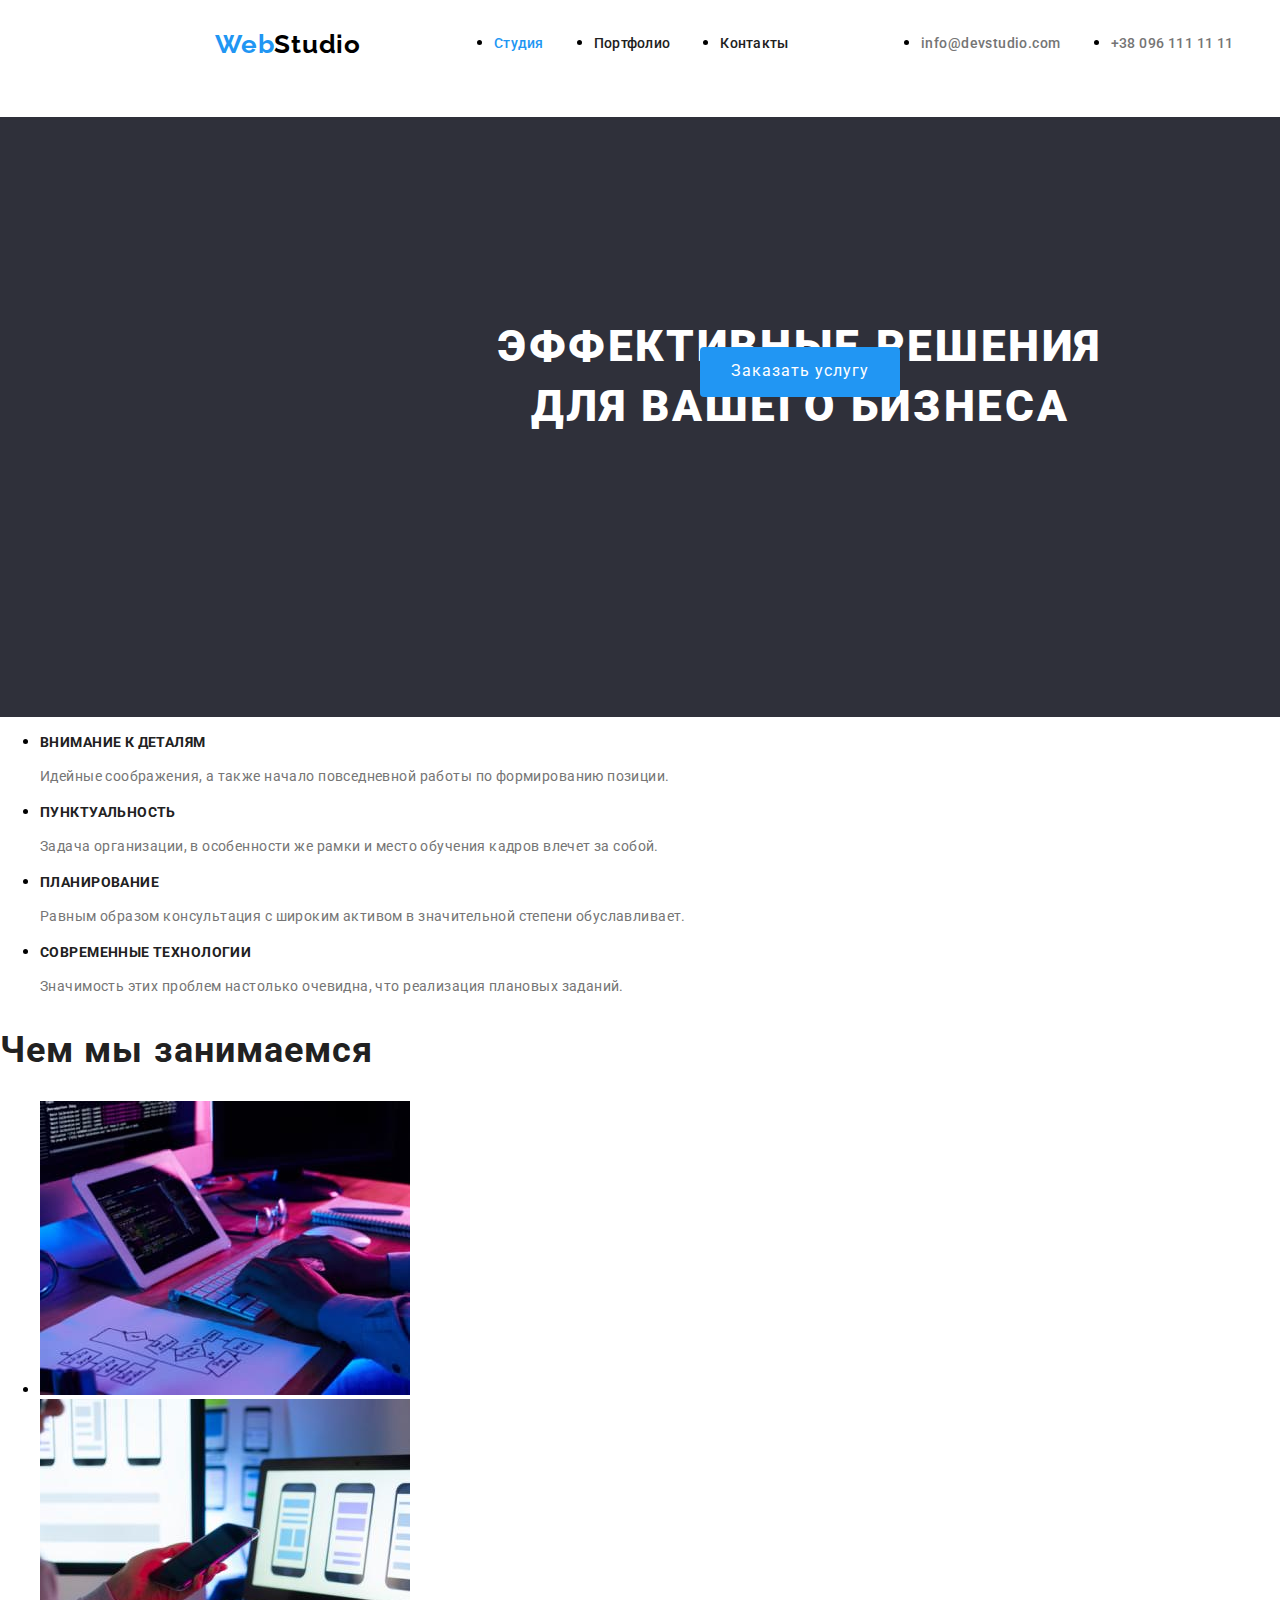
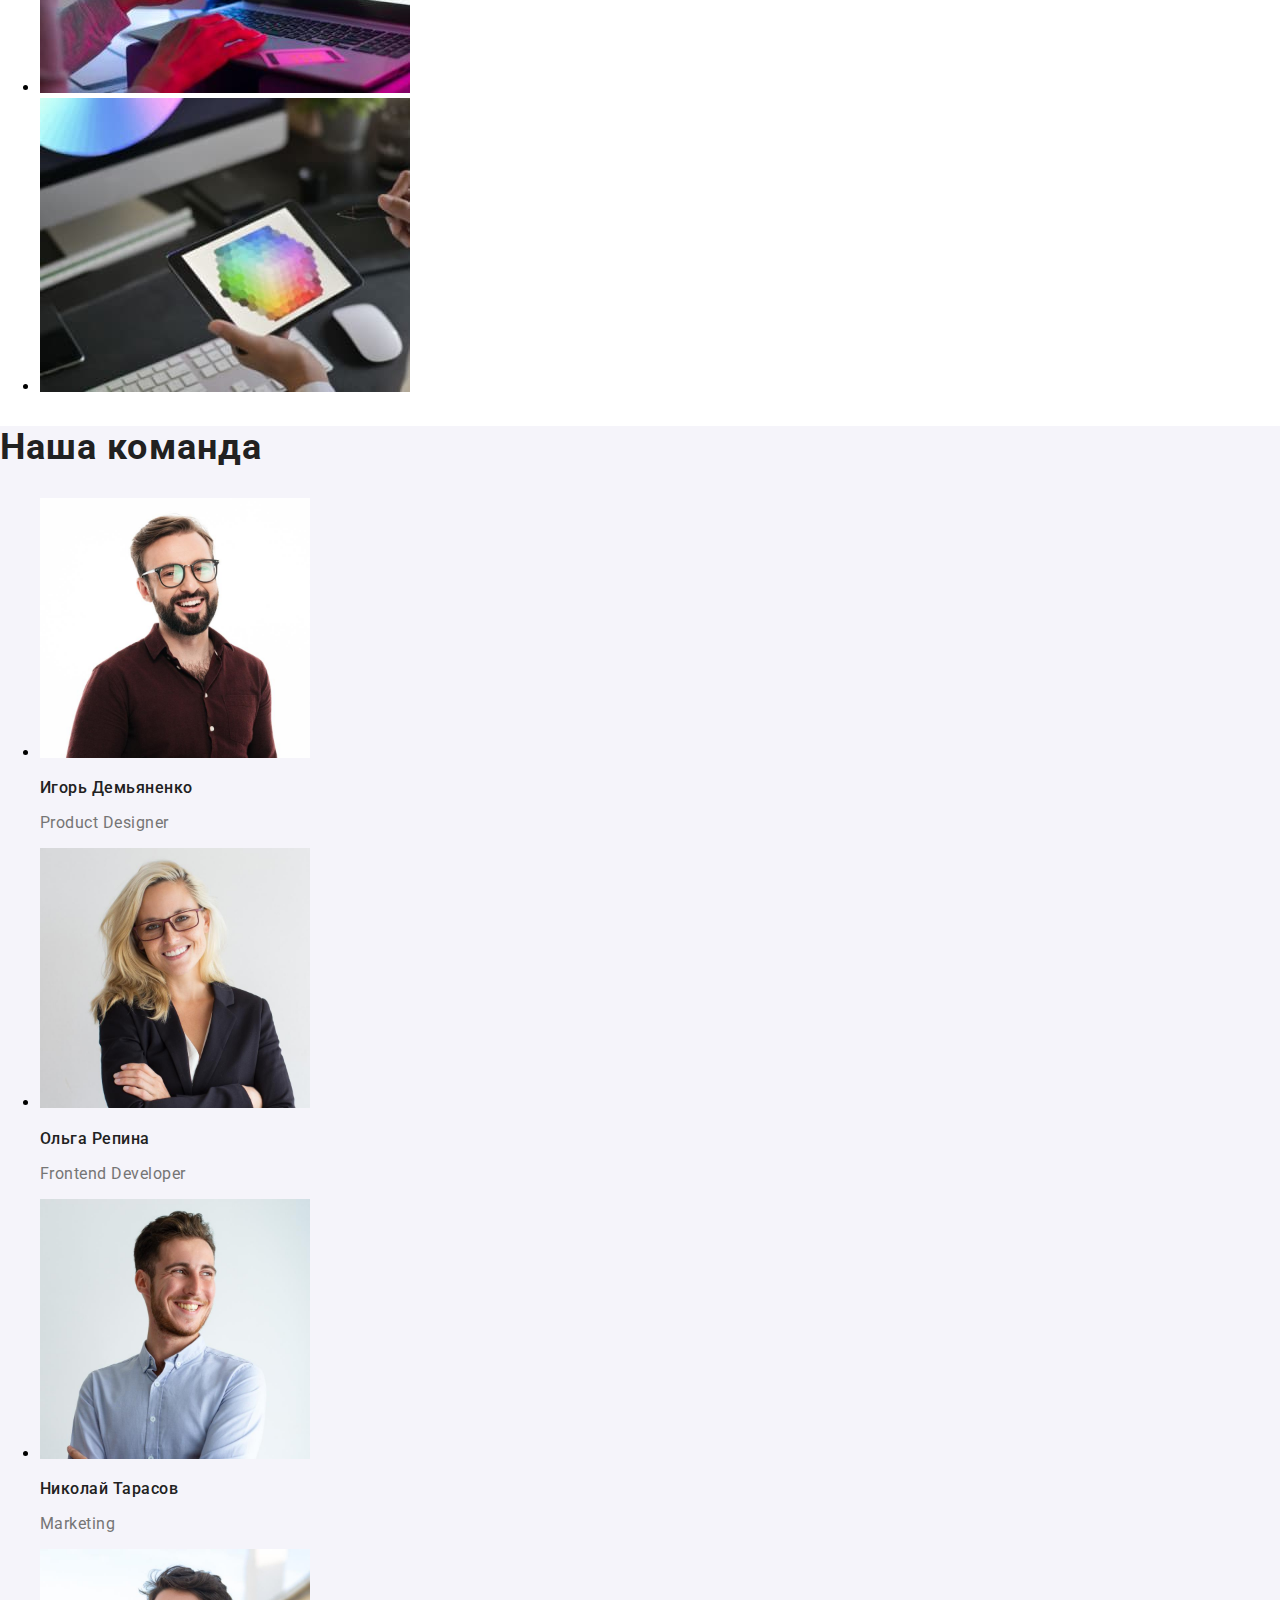
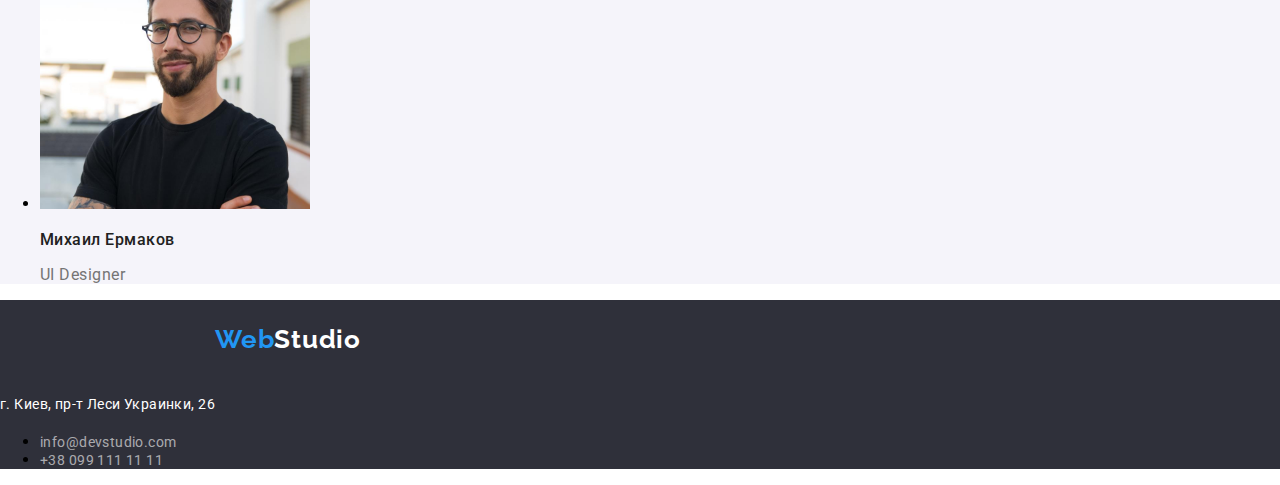
==== index.html @ 3daa8f19 "up" ====
<!DOCTYPE html>
<html lang="ru">
  <head>
    <meta charset="UTF-8" />
    <meta http-equiv="X-UA-Compatible" content="IE=edge" />
    <meta name="viewport" content="width=device-width, initial-scale=1.0" />
    <link rel="preconnect" href="https://fonts.googleapis.com" />
    <link rel="preconnect" href="https://fonts.gstatic.com" crossorigin />
    <link
      href="https://fonts.googleapis.com/css2?family=Raleway:wght@400;500&family=Roboto:wght@400;500;700;900&display=swap"
      rel="stylesheet"
    />
    <link
      rel="stylesheet"
      href="https://cdnjs.cloudflare.com/ajax/libs/modern-normalize/1.0.0/modern-normalize.min.css"
    />
    <link rel="stylesheet" href="./css/styles.css" />
    <title>WebStudio</title>
  </head>

  <body>
    <!--Шапка сайта-->
    <header class="header">
      <nav class="container main-nav">
        <a class="logo" href="./index.html">
          Web<span class="logo_part2">Studio</span></a
        >
        <ul class="site-nav menu">
          <li class="item">
            <a class="navigation current" href="./index.html">Студия</a>
          </li>
          <li class="item">
            <a class="navigation" href="./portfolio.html">Портфолио</a>
          </li>
          <li class="item">
            <a class="navigation" href="#">Контакты</a>
          </li>
        </ul>
        <ul class="site-nav auth">
          <li class="item">
            <a class="adress" href="mailto:info@devstudio.com"
              >info@devstudio.com</a
            >
          </li>
          <li class="item">
            <a class="adress" href="tel:+380961111111">+38 096 111 11 11</a>
          </li>
        </ul>
      </nav>
    </header>

    <main>
      <!--hero-->
      <section class="hero">
        <h1 class="banner">Эффективные решения для вашего бизнеса</h1>
        <button class="order button" type="button">Заказать услугу</button>
      </section>

      <!--Section_1-->
      <section>
        <!-- <h2>Особенности</h2> -->
        <ul>
          <li>
            <h3 class="skills">Внимание к деталям</h3>
            <p class="skills-info">
              Идейные соображения, а также начало повседневной работы по
              формированию позиции.
            </p>
          </li>
          <li>
            <h3 class="skills">Пунктуальность</h3>
            <p class="skills-info">
              Задача организации, в особенности же рамки и место обучения кадров
              влечет за собой.
            </p>
          </li>
          <li>
            <h3 class="skills">Планирование</h3>
            <p class="skills-info">
              Равным образом консультация с широким активом в значительной
              степени обуславливает.
            </p>
          </li>
          <li>
            <h3 class="skills">Современные технологии</h3>
            <p class="skills-info">
              Значимость этих проблем настолько очевидна, что реализация
              плановых заданий.
            </p>
          </li>
        </ul>
      </section>

      <!--Section_work-->
      <section>
        <h2 class="type-h2">Чем мы занимаемся</h2>
        <ul>
          <li>
            <img src="./images/work_1.jpg" width="370" alt="занятие 1" />
          </li>
          <li>
            <img src="./images/work_2.jpg" width="370" alt="занятие 2" />
          </li>
          <li>
            <img src="./images/work_3.jpg" width="370" alt="занятие 3" />
          </li>
        </ul>
      </section>

      <!--Section_team-->
      <section class="team">
        <h2 class="type-h2">Наша команда</h2>
        <ul>
          <li>
            <img src="./images/team_1.jpg" width="270" alt="Игорь" />
            <h3 class="team-memb-name">Игорь Демьяненко</h3>
            <p lang="en" class="team-position">Product Designer</p>
          </li>
          <li>
            <img src="./images/team_2.jpg" width="270" alt="Ольга" />
            <h3 class="team-memb-name">Ольга Репина</h3>
            <p lang="en" class="team-position">Frontend Developer</p>
          </li>
          <li>
            <img src="./images/team_3.jpg" width="270" alt="Николай" />
            <h3 class="team-memb-name">Николай Тарасов</h3>
            <p lang="en" class="team-position">Marketing</p>
          </li>
          <li>
            <img src="./images/team_4.jpg" width="270" alt="Михаил" />
            <h3 class="team-memb-name">Михаил Ермаков</h3>
            <p lang="en" class="team-position">UI Designer</p>
          </li>
        </ul>
      </section>
    </main>
    <footer class="footer">
      <a class="logo" href="./index.html">
        Web<span class="logo_part2_1">Studio</span></a
      >
      <div>
        <p class="adress2">г. Киев, пр-т Леси Украинки, 26</p>
        <ul>
          <li>
            <a class="adress3" href="mailto:info@example.com"
              >info@devstudio.com</a
            >
          </li>
          <li>
            <a class="adress3" href="tel:+380991111111">+38 099 111 11 11</a>
          </li>
        </ul>
      </div>
    </footer>
  </body>
</html>
---- css/styles.css ----
:root {
  --fist-text-color: #2196f3;
  --second-text-color: #212121;
  --third-text-color: #ffffff;
  --general-text-color: #757575;
  --footer-nav-text-color: rgba(255, 255, 255, 0.6);
  --fifth-color: #000000;
  --first-background-color: #2f303a;
  --team-background-color: #f5f4fa;
}

body {
  font-family: 'Roboto', sans-serif;
  background-color: var(--third-text-color);
}
h1 h2 h3 h4 h5 h6 p ul {
  list-style: none;
}
button {
  cursor: pointer;
  border: none;
  border-radius: 4px;
}
a {
  text-decoration: none;
}
link {
  text-decoration: none;
}

/*Шапка*/

.main-nav {
  display: flex;
  align-items: center;
}

/*logo*/

.logo {
  display: flex;

  padding-top: 24px;
  padding-bottom: 24px;
  margin-left: 215px;

  color: var(--fist-text-color);
  font-family: Raleway;
  font-weight: 700;
  font-size: 26px;
  line-height: 1.19;
  letter-spacing: 0.03em;
}

.logo_part2 {
  color: var(--fifth-color);
}
.logo_part2_1 {
  color: var(--third-text-color);
}

/*nav*/

.site-nav {
  display: flex;
  margin: auto;
}

.menu {
  margin-left: 93px;
}
.site-nav .item + .item {
  margin-left: 50px;
}

.navigation {
  display: flex;
  padding-top: 32px;
  padding-bottom: 32px;

  color: var(--second-text-color);
  font-weight: 500;
  font-size: 14px;
  line-height: 1.14;
  letter-spacing: 0.02em;
}

.site-nav .current {
  color: var(--fist-text-color);
}

.navigation:hover,
.navigation:focus {
  color: var(--fist-text-color);
}

.adress {
  display: flex;
  padding-top: 32px;
  padding-bottom: 32px;

  color: var(--general-text-color);
  font-weight: 500;
  font-size: 14px;
  line-height: 1.71;
  letter-spacing: 0.03em;
}
.adress:hover,
.adress:focus {
  color: var(--fist-text-color);
}

/*hero*/

.hero {
  display: block;
  box-sizing: border-box;
  height: 600px;
  width: auto;
  background-color: var(--first-background-color);
}

.banner {
  padding-top: 200px;
  margin-left: 452px;
  width: 696px;
  height: 120px;

  text-align: center;
  text-transform: uppercase;
  color: var(--third-text-color);
  font-weight: 900;
  font-size: 44px;
  line-height: 1.36;
  letter-spacing: 0.06em;
}

.order {
  width: 200px;
  height: 50px;

  margin-left: 700px;
  align-items: center;

  background-color: var(--fist-text-color);
  color: var(--third-text-color);
  font-weight: 400;
  font-size: 16px;
  line-height: 1.8;
  letter-spacing: 0.06em;
  font-family: inherit;
}

/*section1*/

.skills {
  text-transform: uppercase;

  color: var(--second-text-color);
  font-weight: 700;
  font-size: 14px;
  line-height: 1.14;
  letter-spacing: 0.03em;
}
.skills-info {
  color: var(--general-text-color);

  font-weight: 400;
  font-size: 14px;
  line-height: 1.71;
  letter-spacing: 0.03em;
}

/*section_work*/

.type-h2 {
  color: var(--second-text-color);

  font-weight: bold;
  font-size: 36px;
  line-height: 1.17;
  letter-spacing: 0.03em;
}

/*section_team*/

.team {
  background-color: var(--team-background-color);
}

.team-memb-name {
  color: var(--second-text-color);

  font-weight: 500;
  font-size: 16px;
  line-height: 1.19;
  letter-spacing: 0.03em;
}
.team-position {
  color: var(--general-text-color);

  font-weight: 400;
  font-size: 16px;
  line-height: 1.19;
  letter-spacing: 0.03em;
}

/*footer*/

.footer {
  background-color: var(--first-background-color);
}

/* portfolio */
.active-button {
  background-color: var(--fist-text-color);
  color: var(--third-text-color);
  font-weight: 500;
  font-size: 16px;
  line-height: 1.63;
  letter-spacing: 0.03em;
}

.order2 {
  color: var(--second-text-color);
  font-weight: 500;
  font-size: 16px;
  line-height: 1.63;
  letter-spacing: 0.03em;
}

.order2:hover {
  color: var(--third-text-color);
  background-color: var(--fist-text-color);
}

.project-title {
  color: var(--second-text-color);
  font-weight: 700;
  font-size: 18px;
  line-height: 2;
  letter-spacing: 0.06em;
}

.project-text {
  color: var(--general-text-color);
  font-weight: 400;
  font-size: 16px;
  line-height: 1.87;
  letter-spacing: 0.03em;
}

.adress2 {
  color: var(--third-text-color);

  font-weight: 400;
  font-size: 14px;
  line-height: 1.71;
  letter-spacing: 0.03em;
}
.adress3 {
  color: var(--footer-nav-text-color);

  font-weight: 400;
  font-size: 14px;
  line-height: 1.71px;
  letter-spacing: 0.03em;
}
.adress3:hover,
.adress3:focus {
  color: var(--fist-text-color);
}
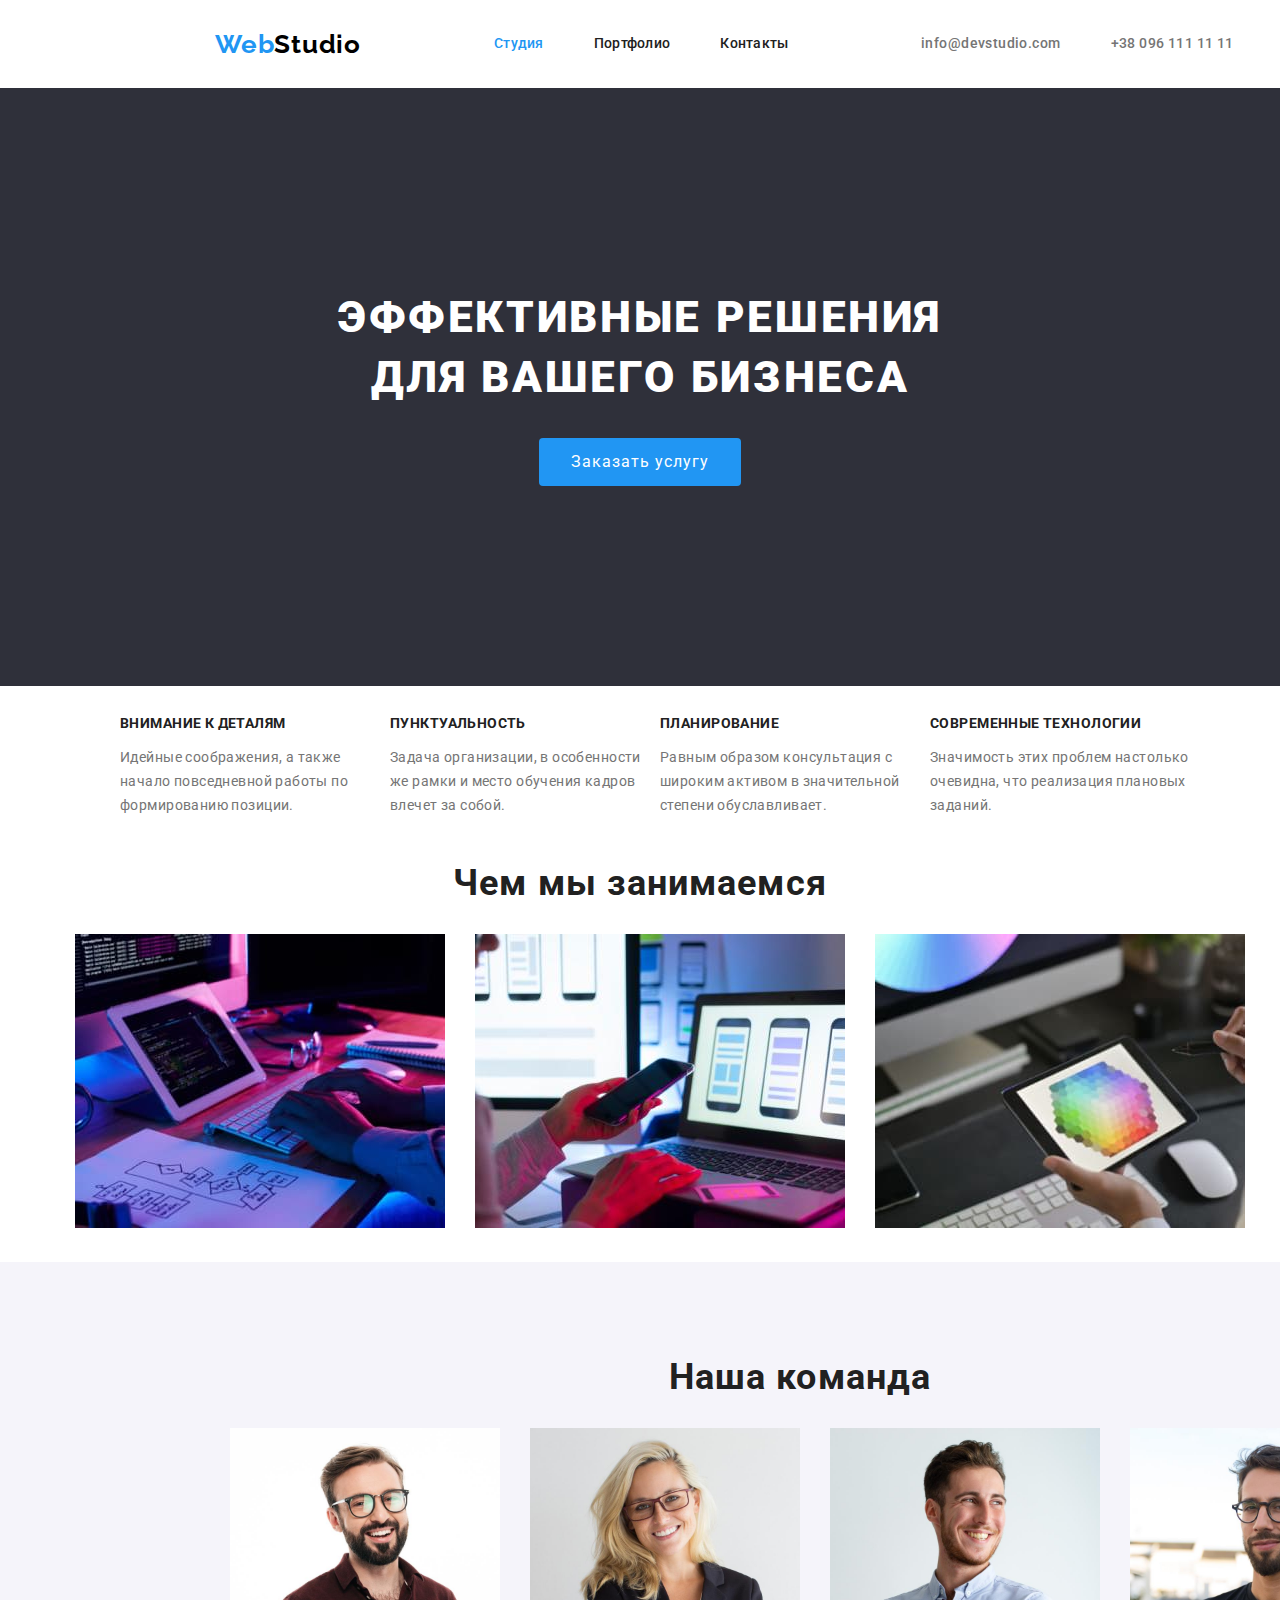
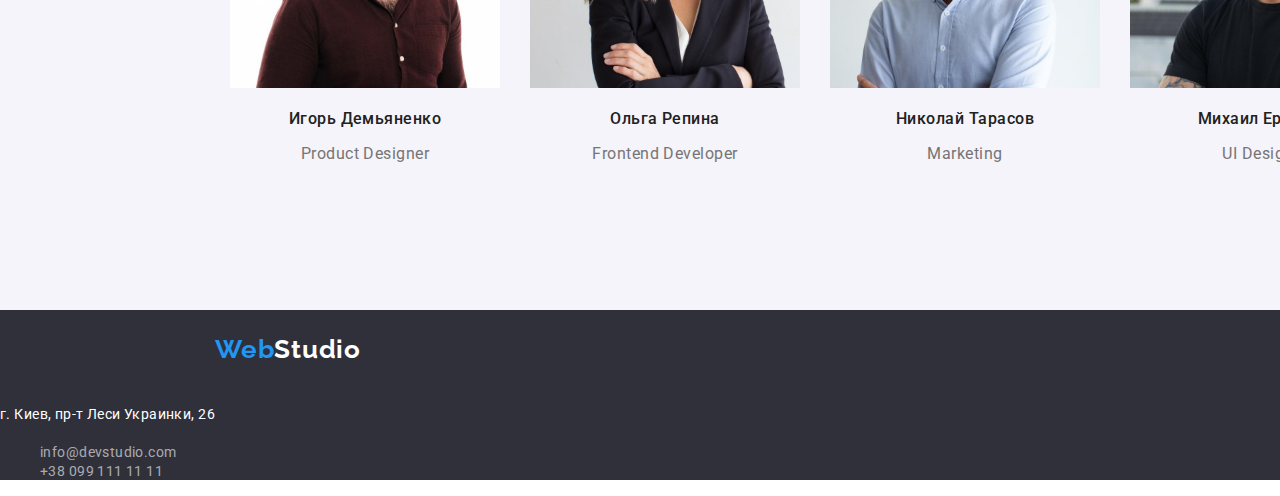
==== commit d7508683: "оновлено" ====
--- a/index.html
+++ b/index.html
@@ -50,38 +50,37 @@
     </header>
 
     <main>
-      <!--hero-->
+      <!--Герой-->
       <section class="hero">
         <h1 class="banner">Эффективные решения для вашего бизнеса</h1>
         <button class="order button" type="button">Заказать услугу</button>
       </section>
 
-      <!--Section_1-->
-      <section>
-        <!-- <h2>Особенности</h2> -->
-        <ul>
-          <li>
+      <!--Особености-->
+      <section class="section">
+        <ul class="feature">
+          <li class="feature-item">
             <h3 class="skills">Внимание к деталям</h3>
             <p class="skills-info">
               Идейные соображения, а также начало повседневной работы по
               формированию позиции.
             </p>
           </li>
-          <li>
+          <li class="feature-item">
             <h3 class="skills">Пунктуальность</h3>
             <p class="skills-info">
               Задача организации, в особенности же рамки и место обучения кадров
               влечет за собой.
             </p>
           </li>
-          <li>
+          <li class="feature-item">
             <h3 class="skills">Планирование</h3>
             <p class="skills-info">
               Равным образом консультация с широким активом в значительной
               степени обуславливает.
             </p>
           </li>
-          <li>
+          <li class="feature-item">
             <h3 class="skills">Современные технологии</h3>
             <p class="skills-info">
               Значимость этих проблем настолько очевидна, что реализация
@@ -92,41 +91,41 @@
       </section>
 
       <!--Section_work-->
-      <section>
-        <h2 class="type-h2">Чем мы занимаемся</h2>
-        <ul>
-          <li>
+      <section class="work">
+        <h2 class="work-header">Чем мы занимаемся</h2>
+        <ul class="work-container">
+          <li class="work-item">
             <img src="./images/work_1.jpg" width="370" alt="занятие 1" />
           </li>
-          <li>
+          <li class="work-item">
             <img src="./images/work_2.jpg" width="370" alt="занятие 2" />
           </li>
-          <li>
+          <li class="work-item">
             <img src="./images/work_3.jpg" width="370" alt="занятие 3" />
           </li>
         </ul>
       </section>
 
-      <!--Section_team-->
-      <section class="team">
+      <!--Наша команда-->
+      <section class="team team-container">
         <h2 class="type-h2">Наша команда</h2>
-        <ul>
-          <li>
+        <ul class="team-list">
+          <li class="team-item">
             <img src="./images/team_1.jpg" width="270" alt="Игорь" />
             <h3 class="team-memb-name">Игорь Демьяненко</h3>
             <p lang="en" class="team-position">Product Designer</p>
           </li>
-          <li>
+          <li class="team-item">
             <img src="./images/team_2.jpg" width="270" alt="Ольга" />
             <h3 class="team-memb-name">Ольга Репина</h3>
             <p lang="en" class="team-position">Frontend Developer</p>
           </li>
-          <li>
+          <li class="team-item">
             <img src="./images/team_3.jpg" width="270" alt="Николай" />
             <h3 class="team-memb-name">Николай Тарасов</h3>
             <p lang="en" class="team-position">Marketing</p>
           </li>
-          <li>
+          <li class="team-item">
             <img src="./images/team_4.jpg" width="270" alt="Михаил" />
             <h3 class="team-memb-name">Михаил Ермаков</h3>
             <p lang="en" class="team-position">UI Designer</p>
@@ -134,7 +133,7 @@
         </ul>
       </section>
     </main>
-    <footer class="footer">
+  <footer class="footer">
       <a class="logo" href="./index.html">
         Web<span class="logo_part2_1">Studio</span></a
       >
@@ -152,5 +151,4 @@
         </ul>
       </div>
     </footer>
-  </body>
 </html>
--- a/css/styles.css
+++ b/css/styles.css
@@ -13,9 +13,7 @@
   font-family: 'Roboto', sans-serif;
   background-color: var(--third-text-color);
 }
-h1 h2 h3 h4 h5 h6 p ul {
-  list-style: none;
-}
+
 button {
   cursor: pointer;
   border: none;
@@ -27,6 +25,9 @@
 link {
   text-decoration: none;
 }
+li {
+  list-style-type: none;
+}
 
 /*Шапка*/
 
@@ -113,18 +114,15 @@
 /*hero*/
 
 .hero {
-  display: block;
-  box-sizing: border-box;
-  height: 600px;
-  width: auto;
+  padding: 200px 0;
+  text-align: center;
   background-color: var(--first-background-color);
 }
 
 .banner {
-  padding-top: 200px;
-  margin-left: 452px;
   width: 696px;
-  height: 120px;
+  margin: 0 auto;
+  margin-bottom: 30px;
 
   text-align: center;
   text-transform: uppercase;
@@ -136,12 +134,10 @@
 }
 
 .order {
-  width: 200px;
-  height: 50px;
-
-  margin-left: 700px;
-  align-items: center;
-
+  padding-top: 10px;
+  padding-right: 32px;
+  padding-bottom: 10px;
+  padding-left: 32px;
   background-color: var(--fist-text-color);
   color: var(--third-text-color);
   font-weight: 400;
@@ -153,6 +149,15 @@
 
 /*section1*/
 
+.feature {
+  display: flex;
+  flex-wrap: wrap;
+  justify-content: center;
+}
+.feature-item {
+  width: 270px;
+}
+
 .skills {
   text-transform: uppercase;
 
@@ -164,33 +169,78 @@
 }
 .skills-info {
   color: var(--general-text-color);
-
   font-weight: 400;
   font-size: 14px;
   line-height: 1.71;
   letter-spacing: 0.03em;
 }
 
-/*section_work*/
-
-.type-h2 {
-  color: var(--second-text-color);
-
+/*Наша работа*/
+
+.work-header {
+  color: var(--second-text-color);
   font-weight: bold;
   font-size: 36px;
   line-height: 1.17;
   letter-spacing: 0.03em;
-}
-
-/*section_team*/
+  text-align: center;
+}
+
+.work-container {
+  display: flex;
+  flex-wrap: wrap;
+  justify-content: center;
+}
+
+.work-item {
+  margin-right: 30px;
+  width: 370px;
+}
+
+.work-item:nth-child(3n) {
+  margin-right: 0;
+}
+
+/*Наша команда*/
+
+.team-container {
+  width: 1600px;
+  height: 648px;
+  padding-left: 15px;
+  padding-right: 15px;
+  margin-left: auto;
+  margin-right: auto;
+}
+
+.team-list {
+  display: flex;
+  width: 1170px;
+  padding-left: 215px;
+}
+
+.team-item {
+  width: 270px;
+  height: 368px;
+  margin-right: 30px;
+  justify-content: center;
+}
+
+.type-h2 {
+  padding-top: 94px;
+  color: var(--second-text-color);
+  font-weight: bold;
+  font-size: 36px;
+  line-height: 1.17;
+  letter-spacing: 0.03em;
+}
 
 .team {
+  text-align: center;
   background-color: var(--team-background-color);
 }
 
 .team-memb-name {
   color: var(--second-text-color);
-
   font-weight: 500;
   font-size: 16px;
   line-height: 1.19;
@@ -198,20 +248,23 @@
 }
 .team-position {
   color: var(--general-text-color);
-
   font-weight: 400;
   font-size: 16px;
   line-height: 1.19;
   letter-spacing: 0.03em;
 }
 
-/*footer*/
-
-.footer {
-  background-color: var(--first-background-color);
-}
-
-/* portfolio */
+/* portfolio portfolio portfolio portfolio portfolio portfolio portfolio portfolio*/
+
+.filter {
+  display: flex;
+  margin: auto;
+  justify-content: center;
+}
+.filter .item + .item {
+  margin-left: 8px;
+}
+
 .active-button {
   background-color: var(--fist-text-color);
   color: var(--third-text-color);
@@ -233,6 +286,34 @@
   color: var(--third-text-color);
   background-color: var(--fist-text-color);
 }
+
+/*Список - портфолио*/
+
+.test-container {
+  width: 1240px;
+  padding-left: 15px;
+  padding-right: 15px;
+  margin-left: auto;
+  margin-right: auto;
+}
+
+.flex-container {
+  display: flex;
+  flex-wrap: wrap;
+}
+.flex-element {
+  width: 370px;
+  margin-right: 30px;
+  margin-bottom: 30px;
+}
+.flex-element:nth-child(3n) {
+  margin-right: 0;
+}
+.flex-element:nth-last-child(-n + 3) {
+  margin-bottom: 0;
+}
+
+/*елементи списка портфолио*/
 
 .project-title {
   color: var(--second-text-color);
@@ -250,6 +331,12 @@
   letter-spacing: 0.03em;
 }
 
+/*футер*/
+
+.footer {
+  background-color: var(--first-background-color);
+}
+
 .adress2 {
   color: var(--third-text-color);
 
@@ -260,7 +347,7 @@
 }
 .adress3 {
   color: var(--footer-nav-text-color);
-
+  display: inline-block;
   font-weight: 400;
   font-size: 14px;
   line-height: 1.71px;
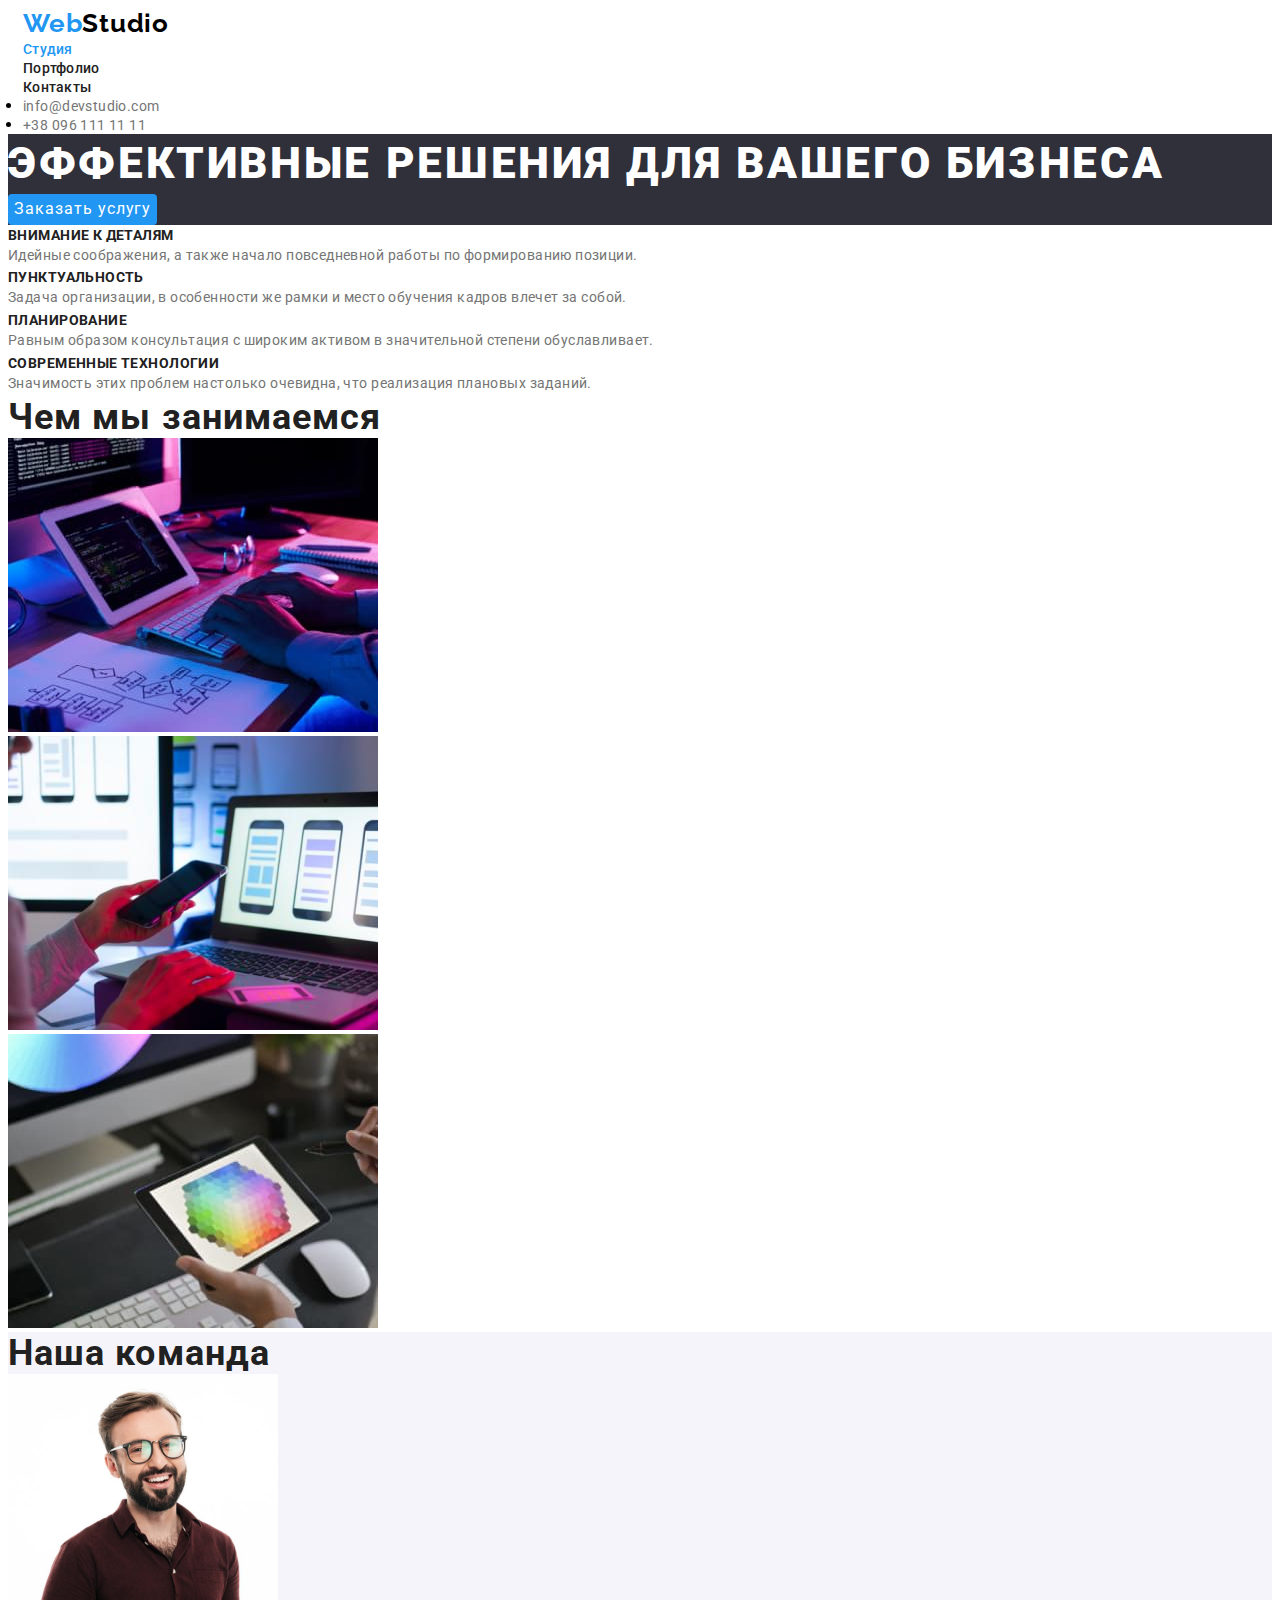
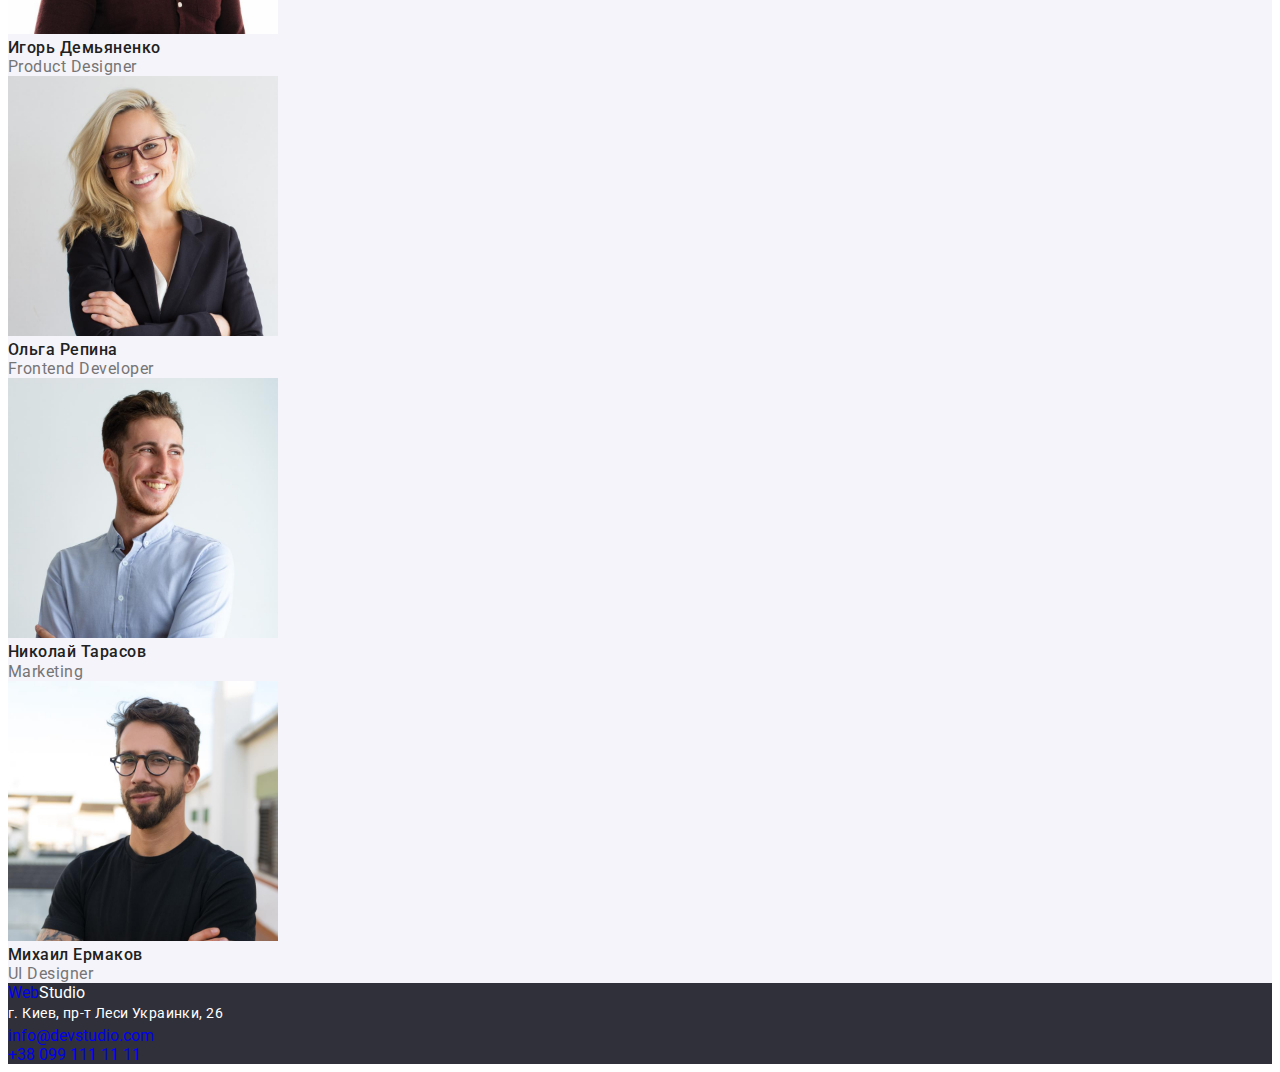
==== commit 7408f095: "up" ====
--- a/index.html
+++ b/index.html
@@ -12,75 +12,82 @@
     />
     <link
       rel="stylesheet"
-      href="https://cdnjs.cloudflare.com/ajax/libs/modern-normalize/1.0.0/modern-normalize.min.css"
+      href="https://cdnjs.cloudflare.com/ajax/libs/modern-normalize/1.1.0/modern-normalize.min.css"
+      integrity="sha512-wpPYUAdjBVSE4KJnH1VR1HeZfpl1ub8YT/NKx4PuQ5NmX2tKuGu6U/JRp5y+Y8XG2tV+wKQpNHVUX03MfMFn9Q=="
+      crossorigin="anonymous"
+      referrerpolicy="no-referrer"
     />
     <link rel="stylesheet" href="./css/styles.css" />
     <title>WebStudio</title>
   </head>
 
   <body>
-    <!--Шапка сайта-->
     <header class="header">
-      <nav class="container main-nav">
-        <a class="logo" href="./index.html">
-          Web<span class="logo_part2">Studio</span></a
-        >
-        <ul class="site-nav menu">
-          <li class="item">
-            <a class="navigation current" href="./index.html">Студия</a>
-          </li>
-          <li class="item">
-            <a class="navigation" href="./portfolio.html">Портфолио</a>
-          </li>
-          <li class="item">
-            <a class="navigation" href="#">Контакты</a>
-          </li>
-        </ul>
-        <ul class="site-nav auth">
-          <li class="item">
-            <a class="adress" href="mailto:info@devstudio.com"
+      <div class="conteiner">
+        <nav class="header-nav">
+          <a class="header-logo" href="./index.html">
+            Web<span class="header-logo2">Studio</span></a
+          >
+          <ul class="list menu-list">
+            <li>
+              <a class="menu-link link current" href="./index.html">Студия</a>
+            </li>
+            <li>
+              <a class="menu-link link" href="./portfolio.html">Портфолио</a>
+            </li>
+            <li>
+              <a class="menu-link link" href="#">Контакты</a>
+            </li>
+          </ul>
+        </nav>
+        <ul>
+          <li>
+            <a class="header-mail link" href="mailto:info@devstudio.com"
               >info@devstudio.com</a
             >
           </li>
-          <li class="item">
-            <a class="adress" href="tel:+380961111111">+38 096 111 11 11</a>
+          <li>
+            <a class="header-tel link" href="tel:+380961111111"
+              >+38 096 111 11 11</a
+            >
           </li>
         </ul>
-      </nav>
+      </div>
     </header>
 
     <main>
-      <!--Герой-->
+      <!--banner-->
       <section class="hero">
         <h1 class="banner">Эффективные решения для вашего бизнеса</h1>
-        <button class="order button" type="button">Заказать услугу</button>
+        <button class="order" type="button">Заказать услугу</button>
       </section>
 
-      <!--Особености-->
-      <section class="section">
-        <ul class="feature">
-          <li class="feature-item">
+      <!--Section_1-->
+      <section>
+        <!-- <h2>Особенности</h2> -->
+        <ul>
+          <li>
             <h3 class="skills">Внимание к деталям</h3>
             <p class="skills-info">
               Идейные соображения, а также начало повседневной работы по
               формированию позиции.
             </p>
           </li>
-          <li class="feature-item">
+          <li>
             <h3 class="skills">Пунктуальность</h3>
             <p class="skills-info">
               Задача организации, в особенности же рамки и место обучения кадров
               влечет за собой.
             </p>
           </li>
-          <li class="feature-item">
+          <li>
             <h3 class="skills">Планирование</h3>
             <p class="skills-info">
               Равным образом консультация с широким активом в значительной
               степени обуславливает.
             </p>
           </li>
-          <li class="feature-item">
+          <li>
             <h3 class="skills">Современные технологии</h3>
             <p class="skills-info">
               Значимость этих проблем настолько очевидна, что реализация
@@ -91,41 +98,41 @@
       </section>
 
       <!--Section_work-->
-      <section class="work">
-        <h2 class="work-header">Чем мы занимаемся</h2>
-        <ul class="work-container">
-          <li class="work-item">
+      <section>
+        <h2 class="type-h2">Чем мы занимаемся</h2>
+        <ul>
+          <li>
             <img src="./images/work_1.jpg" width="370" alt="занятие 1" />
           </li>
-          <li class="work-item">
+          <li>
             <img src="./images/work_2.jpg" width="370" alt="занятие 2" />
           </li>
-          <li class="work-item">
+          <li>
             <img src="./images/work_3.jpg" width="370" alt="занятие 3" />
           </li>
         </ul>
       </section>
 
-      <!--Наша команда-->
-      <section class="team team-container">
+      <!--Section_team-->
+      <section class="team">
         <h2 class="type-h2">Наша команда</h2>
-        <ul class="team-list">
-          <li class="team-item">
+        <ul>
+          <li>
             <img src="./images/team_1.jpg" width="270" alt="Игорь" />
             <h3 class="team-memb-name">Игорь Демьяненко</h3>
             <p lang="en" class="team-position">Product Designer</p>
           </li>
-          <li class="team-item">
+          <li>
             <img src="./images/team_2.jpg" width="270" alt="Ольга" />
             <h3 class="team-memb-name">Ольга Репина</h3>
             <p lang="en" class="team-position">Frontend Developer</p>
           </li>
-          <li class="team-item">
+          <li>
             <img src="./images/team_3.jpg" width="270" alt="Николай" />
             <h3 class="team-memb-name">Николай Тарасов</h3>
             <p lang="en" class="team-position">Marketing</p>
           </li>
-          <li class="team-item">
+          <li>
             <img src="./images/team_4.jpg" width="270" alt="Михаил" />
             <h3 class="team-memb-name">Михаил Ермаков</h3>
             <p lang="en" class="team-position">UI Designer</p>
@@ -133,22 +140,23 @@
         </ul>
       </section>
     </main>
-  <footer class="footer">
+    <footer class="footer">
       <a class="logo" href="./index.html">
         Web<span class="logo_part2_1">Studio</span></a
       >
       <div>
-        <p class="adress2">г. Киев, пр-т Леси Украинки, 26</p>
+        <p class="adress1">г. Киев, пр-т Леси Украинки, 26</p>
         <ul>
           <li>
-            <a class="adress3" href="mailto:info@example.com"
+            <a class="adress2" href="mailto:info@example.com"
               >info@devstudio.com</a
             >
           </li>
           <li>
-            <a class="adress3" href="tel:+380991111111">+38 099 111 11 11</a>
+            <a class="adress2" href="tel:+380991111111">+38 099 111 11 11</a>
           </li>
         </ul>
       </div>
     </footer>
+  </body>
 </html>
--- a/css/styles.css
+++ b/css/styles.css
@@ -9,262 +9,211 @@
   --team-background-color: #f5f4fa;
 }
 
+p,
+h1,
+h2,
+h3,
+h4,
+h5,
+h6 {
+  margin: 0;
+}
+
+ul {
+  margin: 0;
+  padding: 0;
+}
+
+button {
+  font-family: 'Roboto', sans-serif;
+  cursor: pointer;
+  border: none;
+  border-radius: 4px;
+}
+
 body {
   font-family: 'Roboto', sans-serif;
   background-color: var(--third-text-color);
 }
-
-button {
-  cursor: pointer;
-  border: none;
-  border-radius: 4px;
-}
+.conteiner {
+  width: 1200px;
+  padding-left: 15px;
+  padding-right: 15px;
+}
+
 a {
   text-decoration: none;
 }
+
 link {
   text-decoration: none;
 }
-li {
-  list-style-type: none;
+
+.visually-hidden {
+  position: absolute;
+  white-space: nowrap;
+  width: 1px;
+  height: 1px;
+  overflow: hidden;
+  border: 0;
+  padding: 0;
+  clip: rect(0 0 0 0);
+  margin: -1px;
+}
+.list {
+  list-style: none;
 }
 
 /*Шапка*/
 
-.main-nav {
-  display: flex;
-  align-items: center;
-}
-
-/*logo*/
-
-.logo {
-  display: flex;
-
-  padding-top: 24px;
-  padding-bottom: 24px;
-  margin-left: 215px;
-
-  color: var(--fist-text-color);
+/*Логотип*/
+
+.header-logo {
   font-family: Raleway;
   font-weight: 700;
   font-size: 26px;
   line-height: 1.19;
   letter-spacing: 0.03em;
-}
-
-.logo_part2 {
+  color: var(--fist-text-color);
+}
+
+.header-logo2 {
   color: var(--fifth-color);
 }
-.logo_part2_1 {
-  color: var(--third-text-color);
-}
 
 /*nav*/
-
-.site-nav {
-  display: flex;
-  margin: auto;
-}
-
-.menu {
-  margin-left: 93px;
-}
-.site-nav .item + .item {
-  margin-left: 50px;
-}
-
-.navigation {
-  display: flex;
-  padding-top: 32px;
-  padding-bottom: 32px;
-
-  color: var(--second-text-color);
+.menu-list .current {
+  color: var(--fist-text-color);
   font-weight: 500;
   font-size: 14px;
   line-height: 1.14;
   letter-spacing: 0.02em;
 }
 
-.site-nav .current {
-  color: var(--fist-text-color);
-}
-
-.navigation:hover,
-.navigation:focus {
-  color: var(--fist-text-color);
-}
-
-.adress {
-  display: flex;
-  padding-top: 32px;
-  padding-bottom: 32px;
-
-  color: var(--general-text-color);
-  font-weight: 500;
-  font-size: 14px;
-  line-height: 1.71;
-  letter-spacing: 0.03em;
-}
-.adress:hover,
-.adress:focus {
+.menu-link {
+  font-weight: 500;
+  font-size: 14px;
+  line-height: 1.14;
+  letter-spacing: 0.02em;
+  color: var(--second-text-color);
+}
+
+.menu-link:hover,
+.menu-link:focus {
+  color: var(--fist-text-color);
+}
+
+.header-mail {
+  font-weight: 400;
+  font-size: 14px;
+  line-height: 1.71px;
+  letter-spacing: 0.03em;
+  color: var(--general-text-color);
+}
+.header-mail:hover,
+.header-mail:focus {
+  color: var(--fist-text-color);
+}
+
+.header-tel {
+  font-weight: 400;
+  font-size: 14px;
+  line-height: 1.71px;
+  letter-spacing: 0.03em;
+  color: var(--general-text-color);
+}
+.header-tel:hover,
+.header-tel:focus {
   color: var(--fist-text-color);
 }
 
 /*hero*/
 
 .hero {
-  padding: 200px 0;
-  text-align: center;
   background-color: var(--first-background-color);
 }
 
+/*banner*/
+h1 {
+  text-transform: uppercase;
+}
 .banner {
-  width: 696px;
-  margin: 0 auto;
-  margin-bottom: 30px;
-
-  text-align: center;
-  text-transform: uppercase;
-  color: var(--third-text-color);
   font-weight: 900;
   font-size: 44px;
   line-height: 1.36;
   letter-spacing: 0.06em;
+  color: var(--third-text-color);
 }
 
 .order {
-  padding-top: 10px;
-  padding-right: 32px;
-  padding-bottom: 10px;
-  padding-left: 32px;
   background-color: var(--fist-text-color);
-  color: var(--third-text-color);
   font-weight: 400;
   font-size: 16px;
   line-height: 1.8;
   letter-spacing: 0.06em;
-  font-family: inherit;
+  color: var(--third-text-color);
 }
 
 /*section1*/
-
-.feature {
-  display: flex;
-  flex-wrap: wrap;
-  justify-content: center;
-}
-.feature-item {
-  width: 270px;
-}
 
 .skills {
   text-transform: uppercase;
-
-  color: var(--second-text-color);
   font-weight: 700;
   font-size: 14px;
   line-height: 1.14;
   letter-spacing: 0.03em;
+  color: var(--second-text-color);
 }
 .skills-info {
-  color: var(--general-text-color);
   font-weight: 400;
   font-size: 14px;
   line-height: 1.71;
   letter-spacing: 0.03em;
-}
-
-/*Наша работа*/
-
-.work-header {
-  color: var(--second-text-color);
+  color: var(--general-text-color);
+}
+
+/*section_work*/
+
+.type-h2 {
   font-weight: bold;
   font-size: 36px;
   line-height: 1.17;
   letter-spacing: 0.03em;
-  text-align: center;
-}
-
-.work-container {
-  display: flex;
-  flex-wrap: wrap;
-  justify-content: center;
-}
-
-.work-item {
-  margin-right: 30px;
-  width: 370px;
-}
-
-.work-item:nth-child(3n) {
-  margin-right: 0;
-}
-
-/*Наша команда*/
-
-.team-container {
-  width: 1600px;
-  height: 648px;
-  padding-left: 15px;
-  padding-right: 15px;
-  margin-left: auto;
-  margin-right: auto;
-}
-
-.team-list {
-  display: flex;
-  width: 1170px;
-  padding-left: 215px;
-}
-
-.team-item {
-  width: 270px;
-  height: 368px;
-  margin-right: 30px;
-  justify-content: center;
-}
-
-.type-h2 {
-  padding-top: 94px;
-  color: var(--second-text-color);
-  font-weight: bold;
-  font-size: 36px;
-  line-height: 1.17;
-  letter-spacing: 0.03em;
-}
+  color: var(--second-text-color);
+}
+
+/*section_team*/
 
 .team {
-  text-align: center;
   background-color: var(--team-background-color);
 }
 
 .team-memb-name {
-  color: var(--second-text-color);
   font-weight: 500;
   font-size: 16px;
   line-height: 1.19;
   letter-spacing: 0.03em;
+  color: var(--second-text-color);
 }
 .team-position {
-  color: var(--general-text-color);
   font-weight: 400;
   font-size: 16px;
   line-height: 1.19;
   letter-spacing: 0.03em;
-}
-
-/* portfolio portfolio portfolio portfolio portfolio portfolio portfolio portfolio*/
-
-.filter {
-  display: flex;
-  margin: auto;
-  justify-content: center;
-}
-.filter .item + .item {
-  margin-left: 8px;
-}
-
+  color: var(--general-text-color);
+}
+
+/*footer*/
+
+.logo_part2_1 {
+  color: var(--third-text-color);
+}
+
+.footer {
+  background-color: var(--first-background-color);
+}
+
+/* portfolio */
 .active-button {
   background-color: var(--fist-text-color);
   color: var(--third-text-color);
@@ -275,11 +224,11 @@
 }
 
 .order2 {
-  color: var(--second-text-color);
   font-weight: 500;
   font-size: 16px;
   line-height: 1.63;
   letter-spacing: 0.03em;
+  color: var(--second-text-color);
 }
 
 .order2:hover {
@@ -287,73 +236,26 @@
   background-color: var(--fist-text-color);
 }
 
-/*Список - портфолио*/
-
-.test-container {
-  width: 1240px;
-  padding-left: 15px;
-  padding-right: 15px;
-  margin-left: auto;
-  margin-right: auto;
-}
-
-.flex-container {
-  display: flex;
-  flex-wrap: wrap;
-}
-.flex-element {
-  width: 370px;
-  margin-right: 30px;
-  margin-bottom: 30px;
-}
-.flex-element:nth-child(3n) {
-  margin-right: 0;
-}
-.flex-element:nth-last-child(-n + 3) {
-  margin-bottom: 0;
-}
-
-/*елементи списка портфолио*/
-
 .project-title {
-  color: var(--second-text-color);
   font-weight: 700;
   font-size: 18px;
   line-height: 2;
   letter-spacing: 0.06em;
+  color: var(--second-text-color);
 }
 
 .project-text {
-  color: var(--general-text-color);
   font-weight: 400;
   font-size: 16px;
   line-height: 1.87;
   letter-spacing: 0.03em;
-}
-
-/*футер*/
-
-.footer {
-  background-color: var(--first-background-color);
-}
-
-.adress2 {
-  color: var(--third-text-color);
-
+  color: var(--general-text-color);
+}
+
+.adress1 {
   font-weight: 400;
   font-size: 14px;
   line-height: 1.71;
   letter-spacing: 0.03em;
-}
-.adress3 {
-  color: var(--footer-nav-text-color);
-  display: inline-block;
-  font-weight: 400;
-  font-size: 14px;
-  line-height: 1.71px;
-  letter-spacing: 0.03em;
-}
-.adress3:hover,
-.adress3:focus {
-  color: var(--fist-text-color);
-}
+  color: var(--third-text-color);
+}
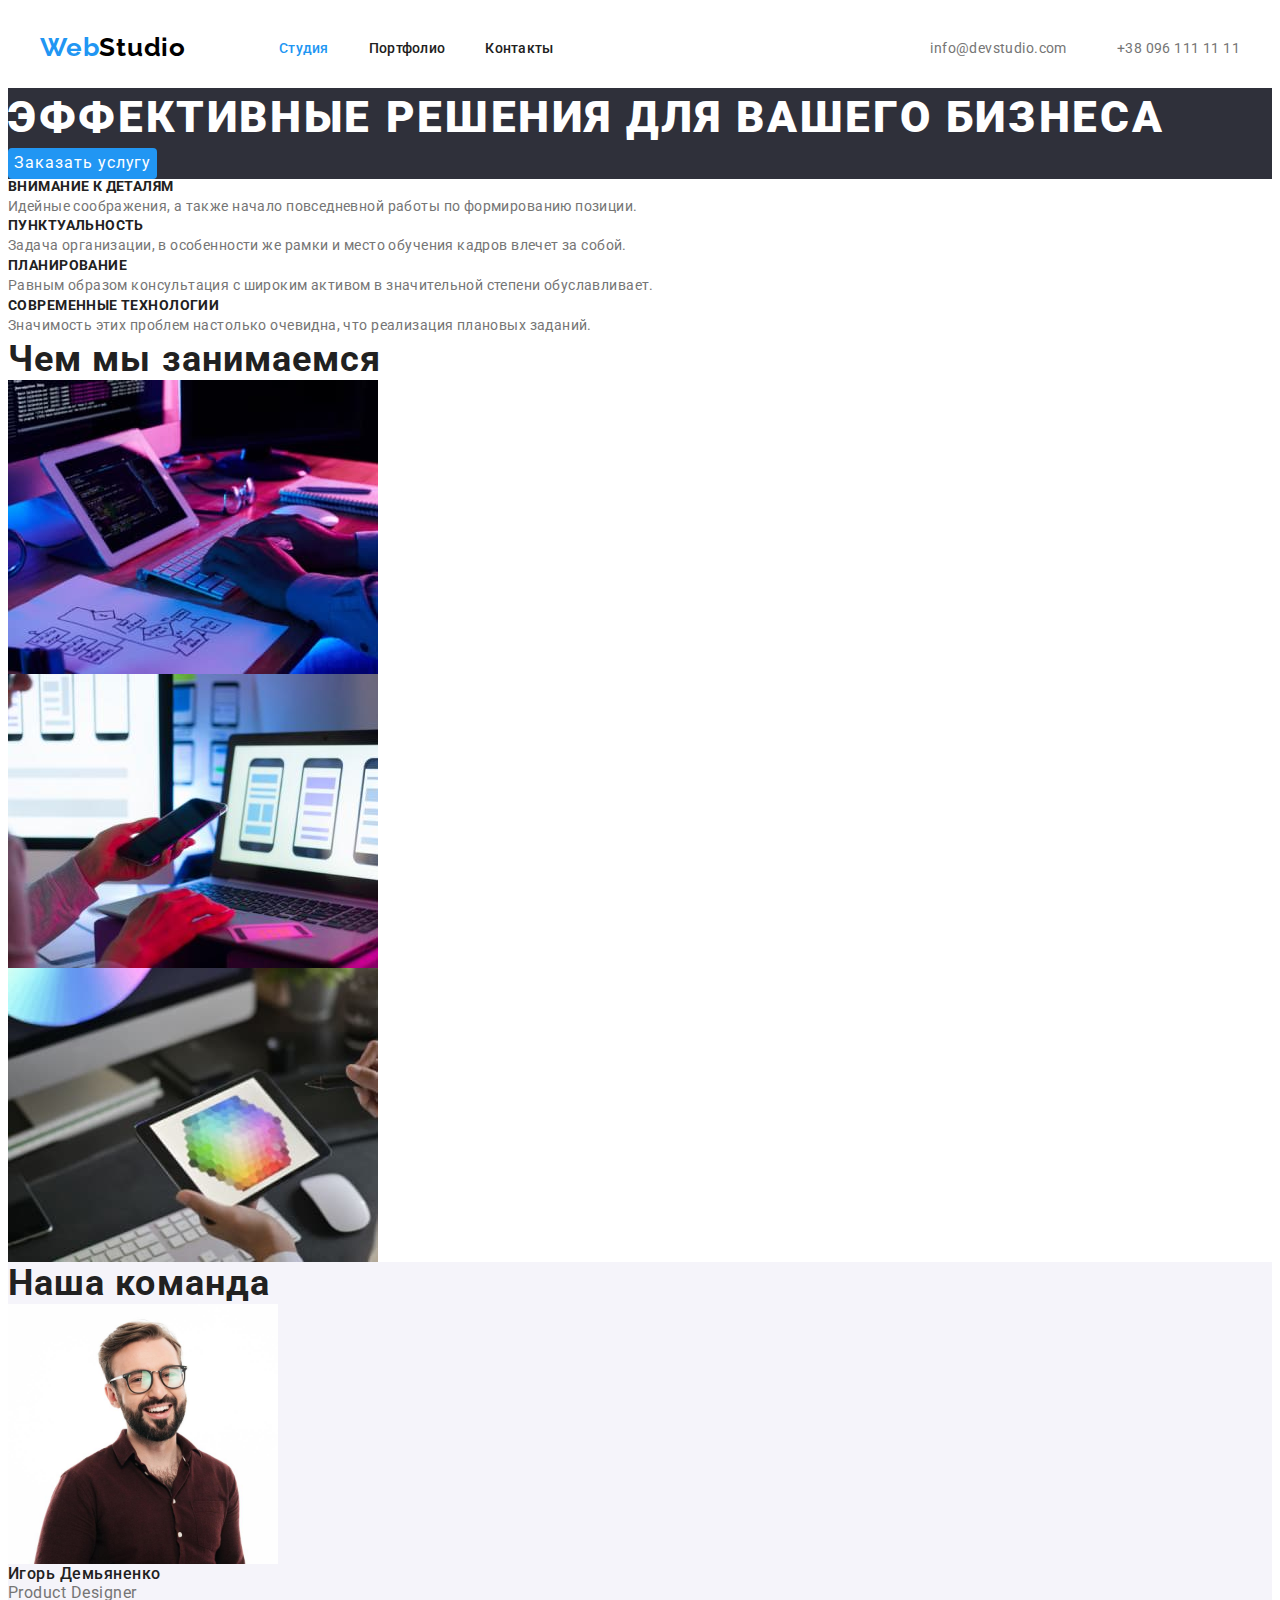
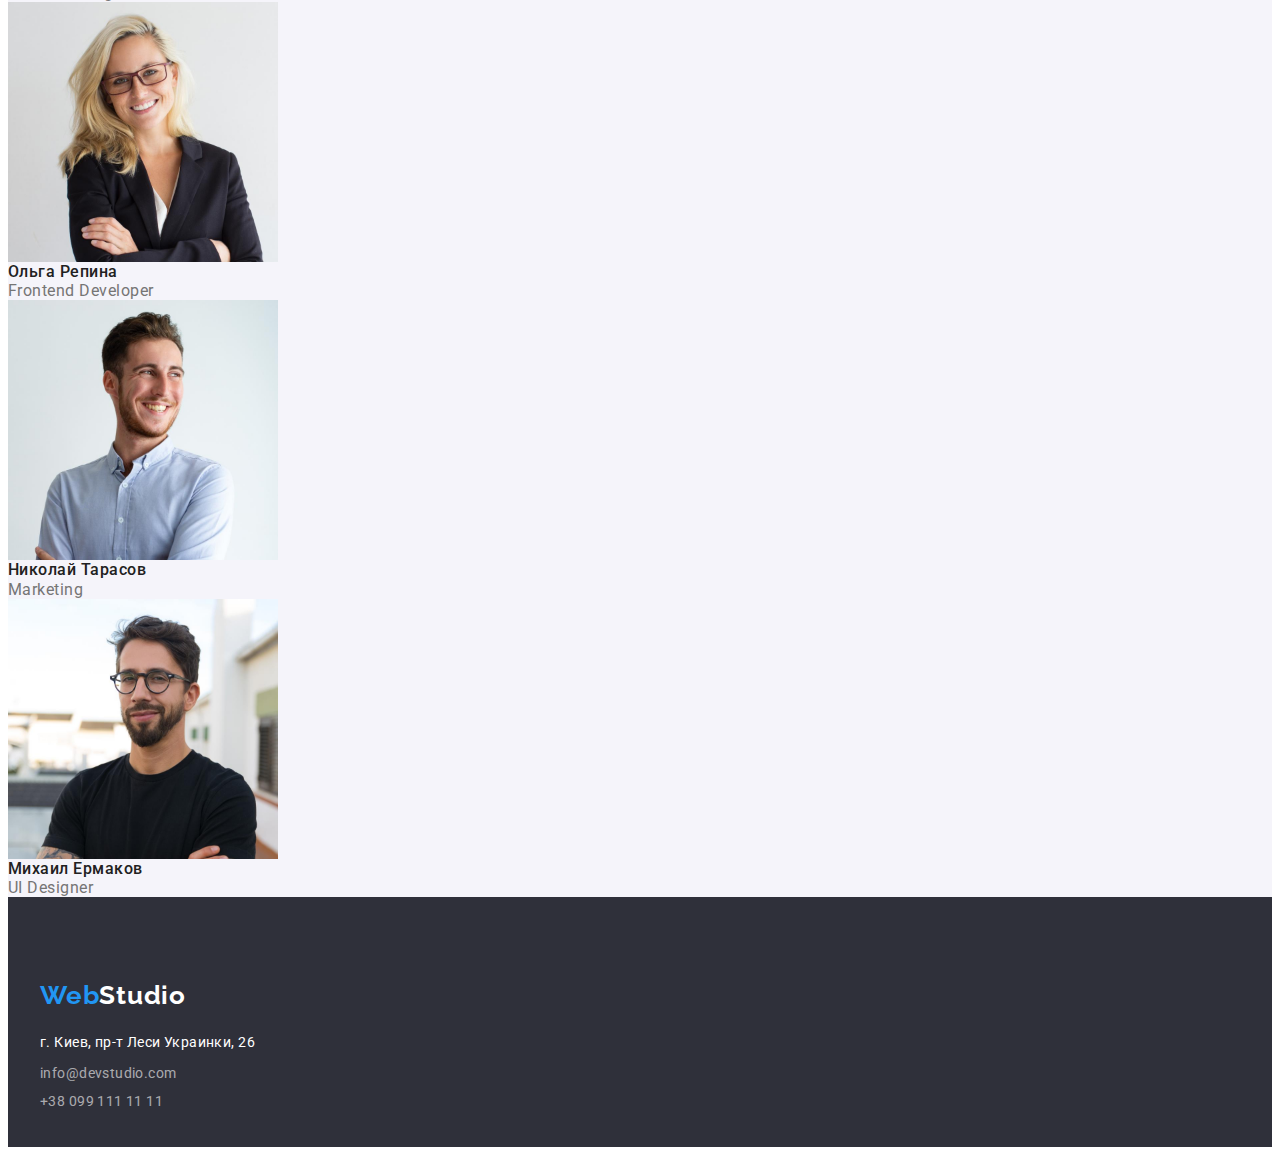
==== commit 780b47dc: "Частина нової ДР3" ====
--- a/index.html
+++ b/index.html
@@ -23,30 +23,32 @@
 
   <body>
     <header class="header">
-      <div class="conteiner">
+      <div class="conteiner header-container">
         <nav class="header-nav">
           <a class="header-logo" href="./index.html">
             Web<span class="header-logo2">Studio</span></a
           >
+
           <ul class="list menu-list">
-            <li>
+            <li class="menu-item">
               <a class="menu-link link current" href="./index.html">Студия</a>
             </li>
-            <li>
+            <li class="menu-item">
               <a class="menu-link link" href="./portfolio.html">Портфолио</a>
             </li>
-            <li>
+            <li class="menu-item">
               <a class="menu-link link" href="#">Контакты</a>
             </li>
           </ul>
         </nav>
-        <ul>
-          <li>
+
+        <ul class="header-connect">
+          <li class="connect-item">
             <a class="header-mail link" href="mailto:info@devstudio.com"
               >info@devstudio.com</a
             >
           </li>
-          <li>
+          <li class="connect-item">
             <a class="header-tel link" href="tel:+380961111111"
               >+38 096 111 11 11</a
             >
@@ -140,22 +142,31 @@
         </ul>
       </section>
     </main>
+    
     <footer class="footer">
-      <a class="logo" href="./index.html">
-        Web<span class="logo_part2_1">Studio</span></a
-      >
-      <div>
-        <p class="adress1">г. Киев, пр-т Леси Украинки, 26</p>
-        <ul>
-          <li>
-            <a class="adress2" href="mailto:info@example.com"
-              >info@devstudio.com</a
-            >
-          </li>
-          <li>
-            <a class="adress2" href="tel:+380991111111">+38 099 111 11 11</a>
-          </li>
-        </ul>
+      <div class="conteiner">
+        <div class="footer-logo-container">
+          <a class="footer-logo" href="./index.html">
+            Web<span class="footer-logo2">Studio</span></a
+          >
+        </div>
+        <address class="adress">
+          <p class="footer-adress">
+            г. Киев, пр-т Леси Украинки, 26
+          </p>
+          <ul>
+            <li class="adress-item">
+              <a class="footer-mail" href="mailto:info@example.com"
+                >info@devstudio.com</a
+              >
+            </li>
+            <li class="adress-item">
+              <a class="footer-tel" href="tel:+380991111111"
+                >+38 099 111 11 11</a
+              >
+            </li>
+          </ul>
+        </adress>
       </div>
     </footer>
   </body>
--- a/css/styles.css
+++ b/css/styles.css
@@ -22,6 +22,12 @@
 ul {
   margin: 0;
   padding: 0;
+  list-style-type: none;
+}
+li {
+  margin: 0;
+  padding: 0;
+  list-style-type: none;
 }
 
 button {
@@ -30,23 +36,34 @@
   border: none;
   border-radius: 4px;
 }
+a {
+  text-decoration: none;
+  color: inherit;
+}
+
+link {
+  text-decoration: none;
+}
 
 body {
   font-family: 'Roboto', sans-serif;
   background-color: var(--third-text-color);
 }
+
+img {
+  display: block;
+  max-width: 100%;
+  height: auto;
+}
+
 .conteiner {
   width: 1200px;
   padding-left: 15px;
   padding-right: 15px;
-}
-
-a {
-  text-decoration: none;
-}
-
-link {
-  text-decoration: none;
+  margin-top: 0;
+  margin-right: auto;
+  margin-bottom: 0;
+  margin-left: auto;
 }
 
 .visually-hidden {
@@ -66,9 +83,28 @@
 
 /*Шапка*/
 
+.header {
+  background-color: var(--third-text-color);
+  padding-top: 24px;
+  padding-bottom: 25px;
+}
+
+.header-container {
+  display: flex;
+  align-items: center;
+}
+
+.menu-list {
+  display: flex;
+}
+
+.menu-item:not(:last-child) {
+  margin-right: 40px;
+}
+
 /*Логотип*/
-
 .header-logo {
+  margin-right: 93px;
   font-family: Raleway;
   font-weight: 700;
   font-size: 26px;
@@ -82,6 +118,17 @@
 }
 
 /*nav*/
+.header-nav {
+  display: flex;
+  align-items: center;
+}
+
+.header-connect {
+  display: flex;
+  margin-left: auto;
+  align-items: center;
+}
+
 .menu-list .current {
   color: var(--fist-text-color);
   font-weight: 500;
@@ -125,6 +172,10 @@
 .header-tel:hover,
 .header-tel:focus {
   color: var(--fist-text-color);
+}
+
+.connect-item:not(:last-child) {
+  margin-right: 50px;
 }
 
 /*hero*/
@@ -203,16 +254,6 @@
   color: var(--general-text-color);
 }
 
-/*footer*/
-
-.logo_part2_1 {
-  color: var(--third-text-color);
-}
-
-.footer {
-  background-color: var(--first-background-color);
-}
-
 /* portfolio */
 .active-button {
   background-color: var(--fist-text-color);
@@ -252,10 +293,69 @@
   color: var(--general-text-color);
 }
 
-.adress1 {
+/*Футер*/
+
+.footer {
+  padding-top: 83px;
+  padding-bottom: 37px;
+  background-color: var(--first-background-color);
+}
+
+.footer-logo-container {
+  margin-bottom: 20px;
+}
+
+.footer-logo {
+  margin-right: 93px;
+  font-family: Raleway;
+  font-weight: 700;
+  font-size: 26px;
+  line-height: 1.19;
+  letter-spacing: 0.03em;
+  color: var(--fist-text-color);
+}
+
+.footer-logo2 {
+  color: var(--third-text-color);
+}
+
+.footer-adress {
+  margin-bottom: 9px;
+  font-style: normal;
   font-weight: 400;
   font-size: 14px;
   line-height: 1.71;
   letter-spacing: 0.03em;
   color: var(--third-text-color);
 }
+
+.adress-item:not(:last-child) {
+  margin-bottom: 9px;
+}
+
+.footer-mail {
+  font-style: normal;
+  font-weight: 400;
+  font-size: 14px;
+  line-height: 1.71px;
+  letter-spacing: 0.03em;
+  color: var(--footer-nav-text-color);
+}
+
+.footer-mail:hover,
+.footer-mail:focus {
+  color: var(--fist-text-color);
+}
+
+.footer-tel {
+  font-style: normal;
+  font-weight: 400;
+  font-size: 14px;
+  line-height: 1.71px;
+  letter-spacing: 0.03em;
+  color: var(--footer-nav-text-color);
+}
+.footer-tel:hover,
+.footer-tel:focus {
+  color: var(--fist-text-color);
+}
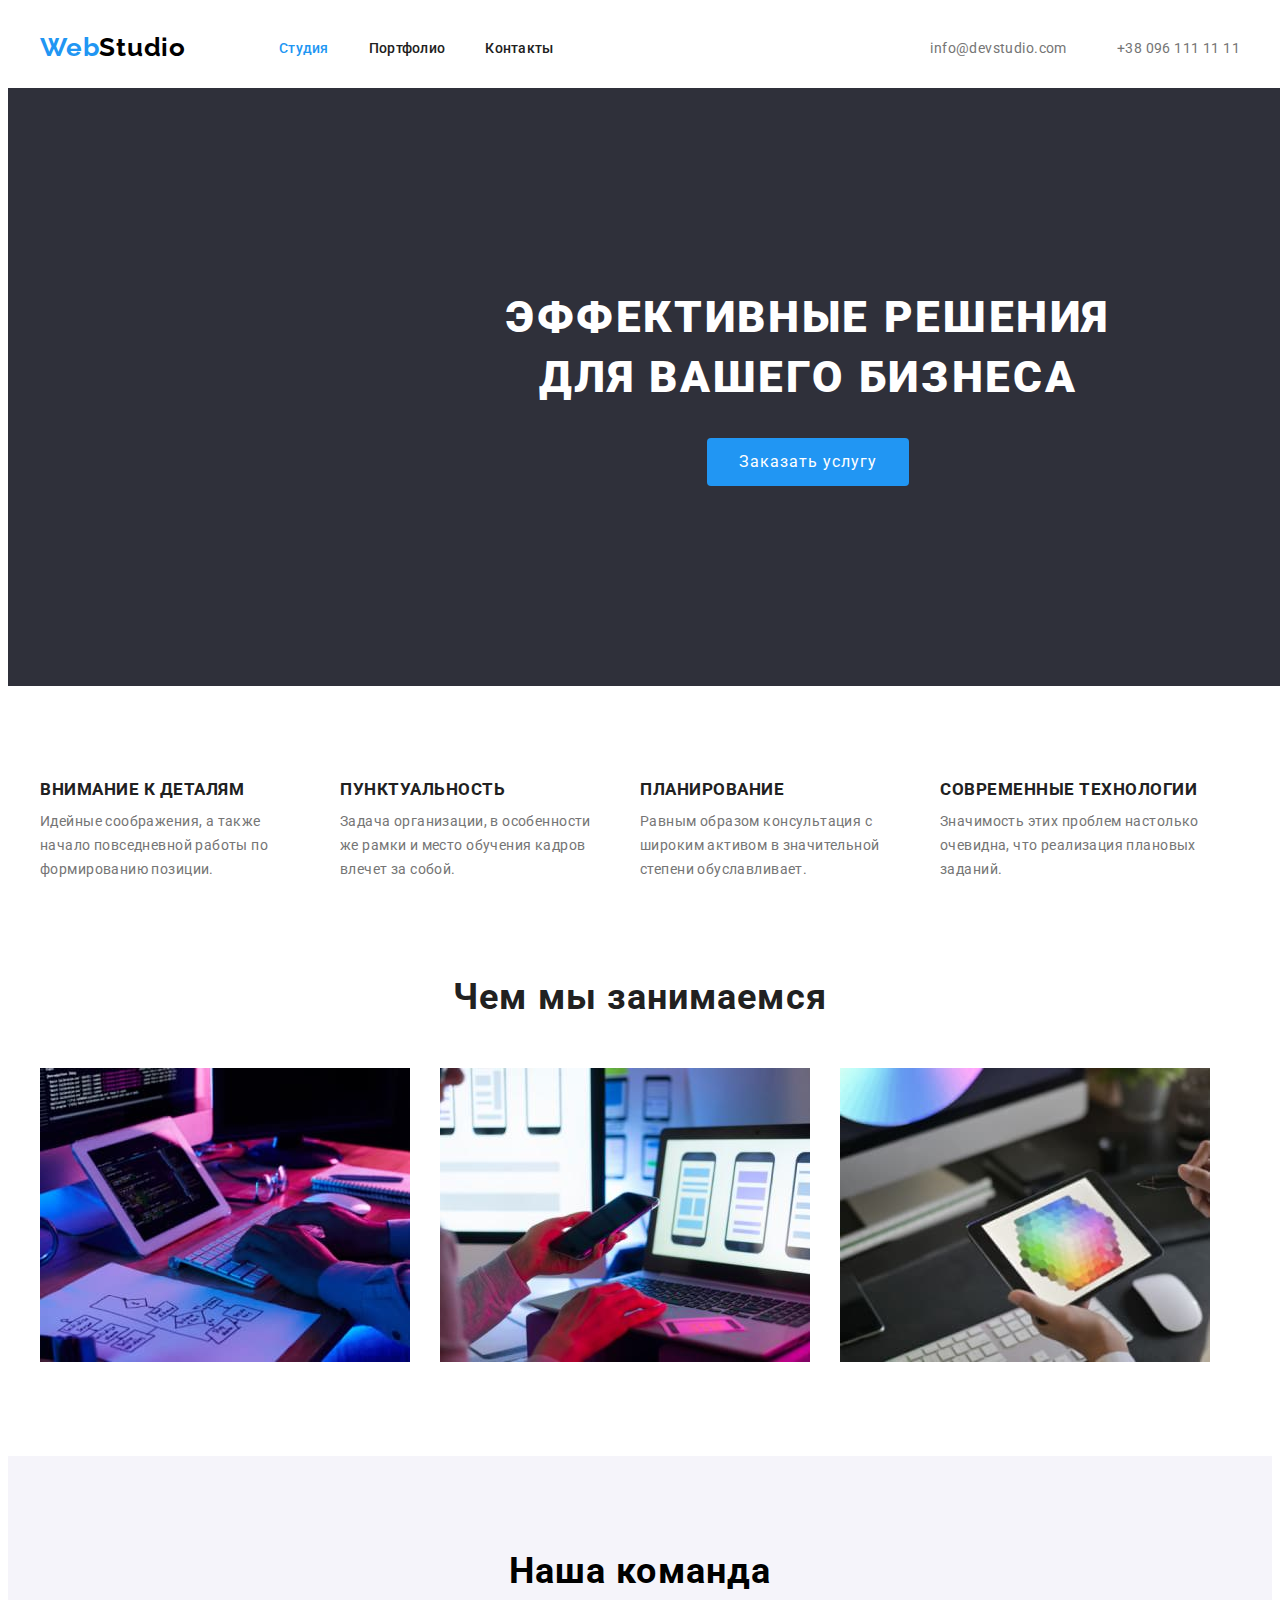
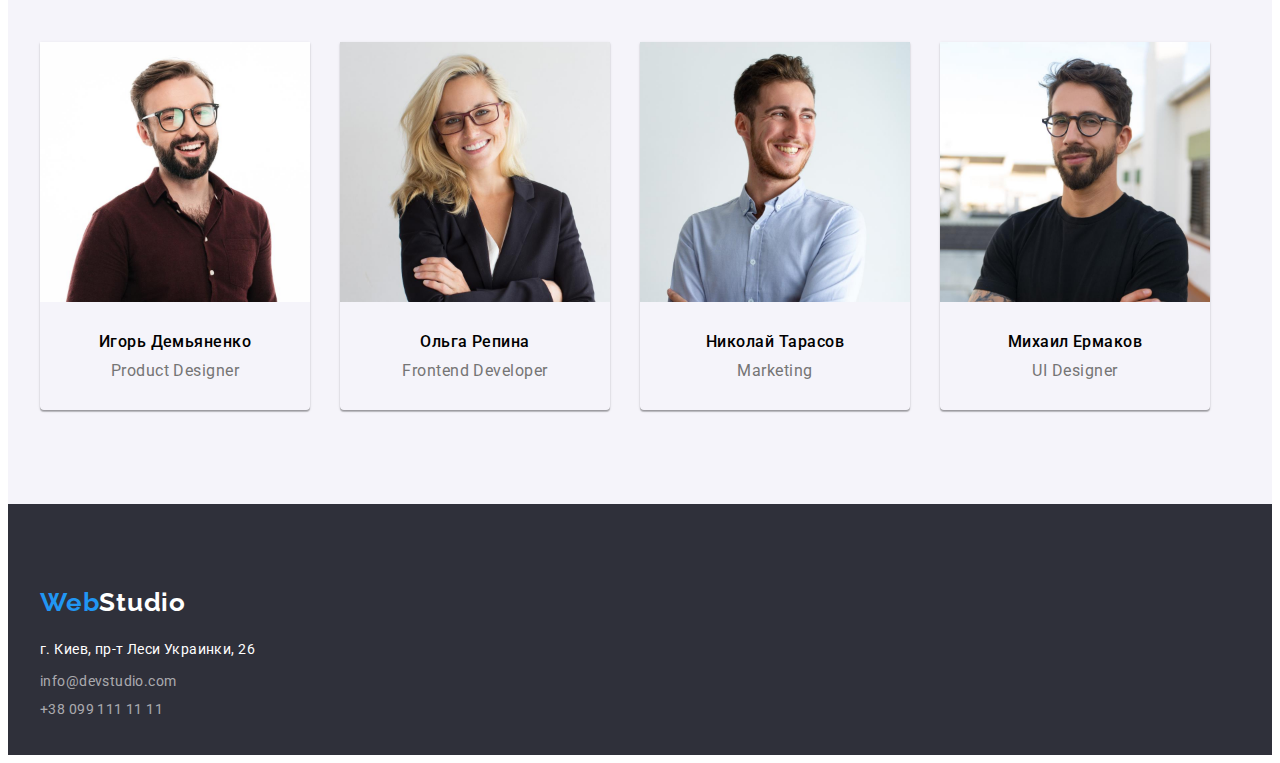
==== commit 3168d0c1: "Відкориговано сторінку "Студія"" ====
--- a/index.html
+++ b/index.html
@@ -23,7 +23,7 @@
 
   <body>
     <header class="header">
-      <div class="conteiner header-container">
+      <div class="container header-container">
         <nav class="header-nav">
           <a class="header-logo" href="./index.html">
             Web<span class="header-logo2">Studio</span></a
@@ -58,93 +58,110 @@
     </header>
 
     <main>
-      <!--banner-->
-      <section class="hero">
-        <h1 class="banner">Эффективные решения для вашего бизнеса</h1>
-        <button class="order" type="button">Заказать услугу</button>
+      <!--Герой-->
+      <section>
+        <div class="hero hero-container">                         
+          <h1 class="banner">Эффективные решения для вашего бизнеса</h1>
+          <button class="order" type="button">Заказать услугу</button>     
+         </div>
+      </section>      
+
+      <!--Особенности-->
+       <section>
+        <div class="container skills-container">       
+          <h2 class="visually-hidden ">Особенности</h2>
+          <ul class="skills-list">
+            <li class="skills-item">
+              <h3 class="skills-title">Внимание к деталям</h3>
+              <p class="skills-info">
+                Идейные соображения, а также начало повседневной работы по
+                формированию позиции.
+              </p>
+            </li>
+            <li class="skills-item">
+              <h3 class="skills-title">Пунктуальность</h3>
+              <p class="skills-info">
+                Задача организации, в особенности же рамки и место обучения кадров
+                влечет за собой.
+              </p>
+            </li>
+            <li class="skills-item">
+              <h3 class="skills-title">Планирование</h3>
+              <p class="skills-info">
+                Равным образом консультация с широким активом в значительной
+                степени обуславливает.
+              </p>
+            </li>
+            <li class="skills-item">
+              <h3 class="skills-title">Современные технологии</h3>
+              <p class="skills-info">
+                Значимость этих проблем настолько очевидна, что реализация
+                плановых заданий.
+              </p>
+            </li>
+          </ul>        
+       </div>
       </section>
 
-      <!--Section_1-->
+      <!--Наша работа-->
       <section>
-        <!-- <h2>Особенности</h2> -->
-        <ul>
-          <li>
-            <h3 class="skills">Внимание к деталям</h3>
-            <p class="skills-info">
-              Идейные соображения, а также начало повседневной работы по
-              формированию позиции.
-            </p>
-          </li>
-          <li>
-            <h3 class="skills">Пунктуальность</h3>
-            <p class="skills-info">
-              Задача организации, в особенности же рамки и место обучения кадров
-              влечет за собой.
-            </p>
-          </li>
-          <li>
-            <h3 class="skills">Планирование</h3>
-            <p class="skills-info">
-              Равным образом консультация с широким активом в значительной
-              степени обуславливает.
-            </p>
-          </li>
-          <li>
-            <h3 class="skills">Современные технологии</h3>
-            <p class="skills-info">
-              Значимость этих проблем настолько очевидна, что реализация
-              плановых заданий.
-            </p>
-          </li>
-        </ul>
+        <div class="container">
+          <h2 class="work-header">Чем мы занимаемся</h2>
+          <ul class="work-list">
+            <li class="work-item">
+              <img src="./images/work_1.jpg" width="370" alt="занятие 1" />
+            </li>
+            <li class="work-item">
+              <img src="./images/work_2.jpg" width="370" alt="занятие 2" />
+            </li>
+            <li class="work-item">
+              <img src="./images/work_3.jpg" width="370" alt="занятие 3" />
+            </li>
+          </ul>
+        </div>
       </section>
 
-      <!--Section_work-->
-      <section>
-        <h2 class="type-h2">Чем мы занимаемся</h2>
-        <ul>
-          <li>
-            <img src="./images/work_1.jpg" width="370" alt="занятие 1" />
-          </li>
-          <li>
-            <img src="./images/work_2.jpg" width="370" alt="занятие 2" />
-          </li>
-          <li>
-            <img src="./images/work_3.jpg" width="370" alt="занятие 3" />
-          </li>
-        </ul>
+      <!--Наша команда-->
+      <section class="team-container">
+        <div class="container">
+          <h2 class="team-header">Наша команда</h2>
+          <ul class="team-list">
+            <li class="team-item">
+              <img src="./images/team_1.jpg" 
+              alt="Игорь" />
+              <div class="team-text-group"><h3 class="team-memb-name">Игорь Демьяненко</h3>
+              <p lang="en" class="team-position">Product Designer</p>
+              </div>
+            </li>
+            <li class="team-item">
+              <img src="./images/team_2.jpg" 
+              alt="Ольга" />
+              <div class="team-text-group">
+              <h3 class="team-memb-name">Ольга Репина</h3>
+              <p lang="en" class="team-position">Frontend Developer</p></div>
+            </li>
+            <li class="team-item">
+              <img src="./images/team_3.jpg" 
+              alt="Николай" />
+              <div class="team-text-group">
+              <h3 class="team-memb-name">Николай Тарасов</h3>
+              <p lang="en" class="team-position">Marketing</p></div>
+            </li>
+            <li class="team-item">
+              <img src="./images/team_4.jpg" 
+              alt="Михаил" />
+              <div class="team-text-group">
+              <h3 class="team-memb-name">Михаил Ермаков</h3>
+              <p lang="en" class="team-position">UI Designer</p></div>
+            </li>
+          </ul>
+        </div>
       </section>
-
-      <!--Section_team-->
-      <section class="team">
-        <h2 class="type-h2">Наша команда</h2>
-        <ul>
-          <li>
-            <img src="./images/team_1.jpg" width="270" alt="Игорь" />
-            <h3 class="team-memb-name">Игорь Демьяненко</h3>
-            <p lang="en" class="team-position">Product Designer</p>
-          </li>
-          <li>
-            <img src="./images/team_2.jpg" width="270" alt="Ольга" />
-            <h3 class="team-memb-name">Ольга Репина</h3>
-            <p lang="en" class="team-position">Frontend Developer</p>
-          </li>
-          <li>
-            <img src="./images/team_3.jpg" width="270" alt="Николай" />
-            <h3 class="team-memb-name">Николай Тарасов</h3>
-            <p lang="en" class="team-position">Marketing</p>
-          </li>
-          <li>
-            <img src="./images/team_4.jpg" width="270" alt="Михаил" />
-            <h3 class="team-memb-name">Михаил Ермаков</h3>
-            <p lang="en" class="team-position">UI Designer</p>
-          </li>
-        </ul>
-      </section>
+      
     </main>
     
     <footer class="footer">
-      <div class="conteiner">
+      <div class="container">
         <div class="footer-logo-container">
           <a class="footer-logo" href="./index.html">
             Web<span class="footer-logo2">Studio</span></a
--- a/css/styles.css
+++ b/css/styles.css
@@ -56,7 +56,7 @@
   height: auto;
 }
 
-.conteiner {
+.container {
   width: 1200px;
   padding-left: 15px;
   padding-right: 15px;
@@ -178,76 +178,165 @@
   margin-right: 50px;
 }
 
-/*hero*/
+/*герой*/
 
 .hero {
+  padding: 200px 0;
+  text-align: center;
   background-color: var(--first-background-color);
 }
 
-/*banner*/
-h1 {
+.hero-container {
+  width: 1600px;
+  padding-left: 0;
+  padding-right: 0;
+  margin-top: 0;
+  margin-right: auto;
+  margin-bottom: 0;
+  margin-left: auto;
+}
+
+/*баннер*/
+
+.banner {
+  width: 696px;
+  margin: 0 auto;
+  margin-bottom: 30px;
+
+  text-align: center;
   text-transform: uppercase;
-}
-.banner {
+  color: var(--third-text-color);
   font-weight: 900;
   font-size: 44px;
   line-height: 1.36;
   letter-spacing: 0.06em;
-  color: var(--third-text-color);
-}
-
-.order {
+}
+
+.hero .order {
+  padding-top: 10px;
+  padding-right: 32px;
+  padding-bottom: 10px;
+  padding-left: 32px;
   background-color: var(--fist-text-color);
+  color: var(--third-text-color);
   font-weight: 400;
   font-size: 16px;
   line-height: 1.8;
   letter-spacing: 0.06em;
-  color: var(--third-text-color);
-}
-
-/*section1*/
-
-.skills {
+  font-family: inherit;
+}
+
+/*Особенности*/
+
+.skills-container {
+  display: flex;
+  flex-wrap: wrap;
+  margin-top: 94px;
+  margin-right: auto;
+  margin-bottom: 94px;
+  margin-left: auto;
+}
+
+.skills-list {
+  display: flex;
+}
+
+.skills-item {
+  width: 270px;
+}
+
+.skills-item:not(:last-child) {
+  margin-right: 30px;
+}
+
+.skills-title {
   text-transform: uppercase;
+  margin-bottom: 10px;
+
+  color: var(--second-text-color);
   font-weight: 700;
-  font-size: 14px;
+  font-size: 17px;
   line-height: 1.14;
   letter-spacing: 0.03em;
+}
+.skills-info {
+  color: var(--general-text-color);
+  font-weight: 400;
+  font-size: 14px;
+  line-height: 1.71;
+  letter-spacing: 0.03em;
+}
+
+/*Наша работа*/
+
+.work-header {
   color: var(--second-text-color);
-}
-.skills-info {
-  font-weight: 400;
-  font-size: 14px;
-  line-height: 1.71;
-  letter-spacing: 0.03em;
-  color: var(--general-text-color);
-}
-
-/*section_work*/
-
-.type-h2 {
+  margin-bottom: 50px;
+  text-align: center;
   font-weight: bold;
   font-size: 36px;
   line-height: 1.17;
   letter-spacing: 0.03em;
-  color: var(--second-text-color);
-}
-
-/*section_team*/
-
-.team {
+}
+
+.work-list {
+  display: flex;
+}
+
+.work-item {
+  margin-right: 30px;
+  width: 370px;
+}
+
+.work-item:nth-child(3n) {
+  margin-right: 0;
+}
+
+/*Наша команда*/
+
+.team-container {
   background-color: var(--team-background-color);
+  margin-top: 94px;
+  padding-bottom: 94px;
+}
+
+.team-header {
+  padding-top: 94px;
+  margin-bottom: 50px;
+  text-align: center;
+  font-weight: 700;
+  font-size: 36px;
+  line-height: 1.17;
+  letter-spacing: 0.03em;
+}
+
+.team-list {
+  display: flex;
+}
+
+.team-item {
+  flex-basis: calc(100% / 4 - 30px);
+  margin-right: 30px;
+  border-radius: 0px 0px 4px 4px;
+  box-shadow: 0px 1px 3px rgba(0, 0, 0, 0.12), 0px 1px 1px rgba(0, 0, 0, 0.14),
+    0px 2px 1px rgba(0, 0, 0, 0.2);
+}
+
+.team-text-group {
+  padding-top: 30px;
+  padding-bottom: 30px;
+  text-align: center;
 }
 
 .team-memb-name {
+  margin-bottom: 10px;
   font-weight: 500;
   font-size: 16px;
   line-height: 1.19;
   letter-spacing: 0.03em;
-  color: var(--second-text-color);
-}
+}
+
 .team-position {
-  font-weight: 400;
   font-size: 16px;
   line-height: 1.19;
   letter-spacing: 0.03em;
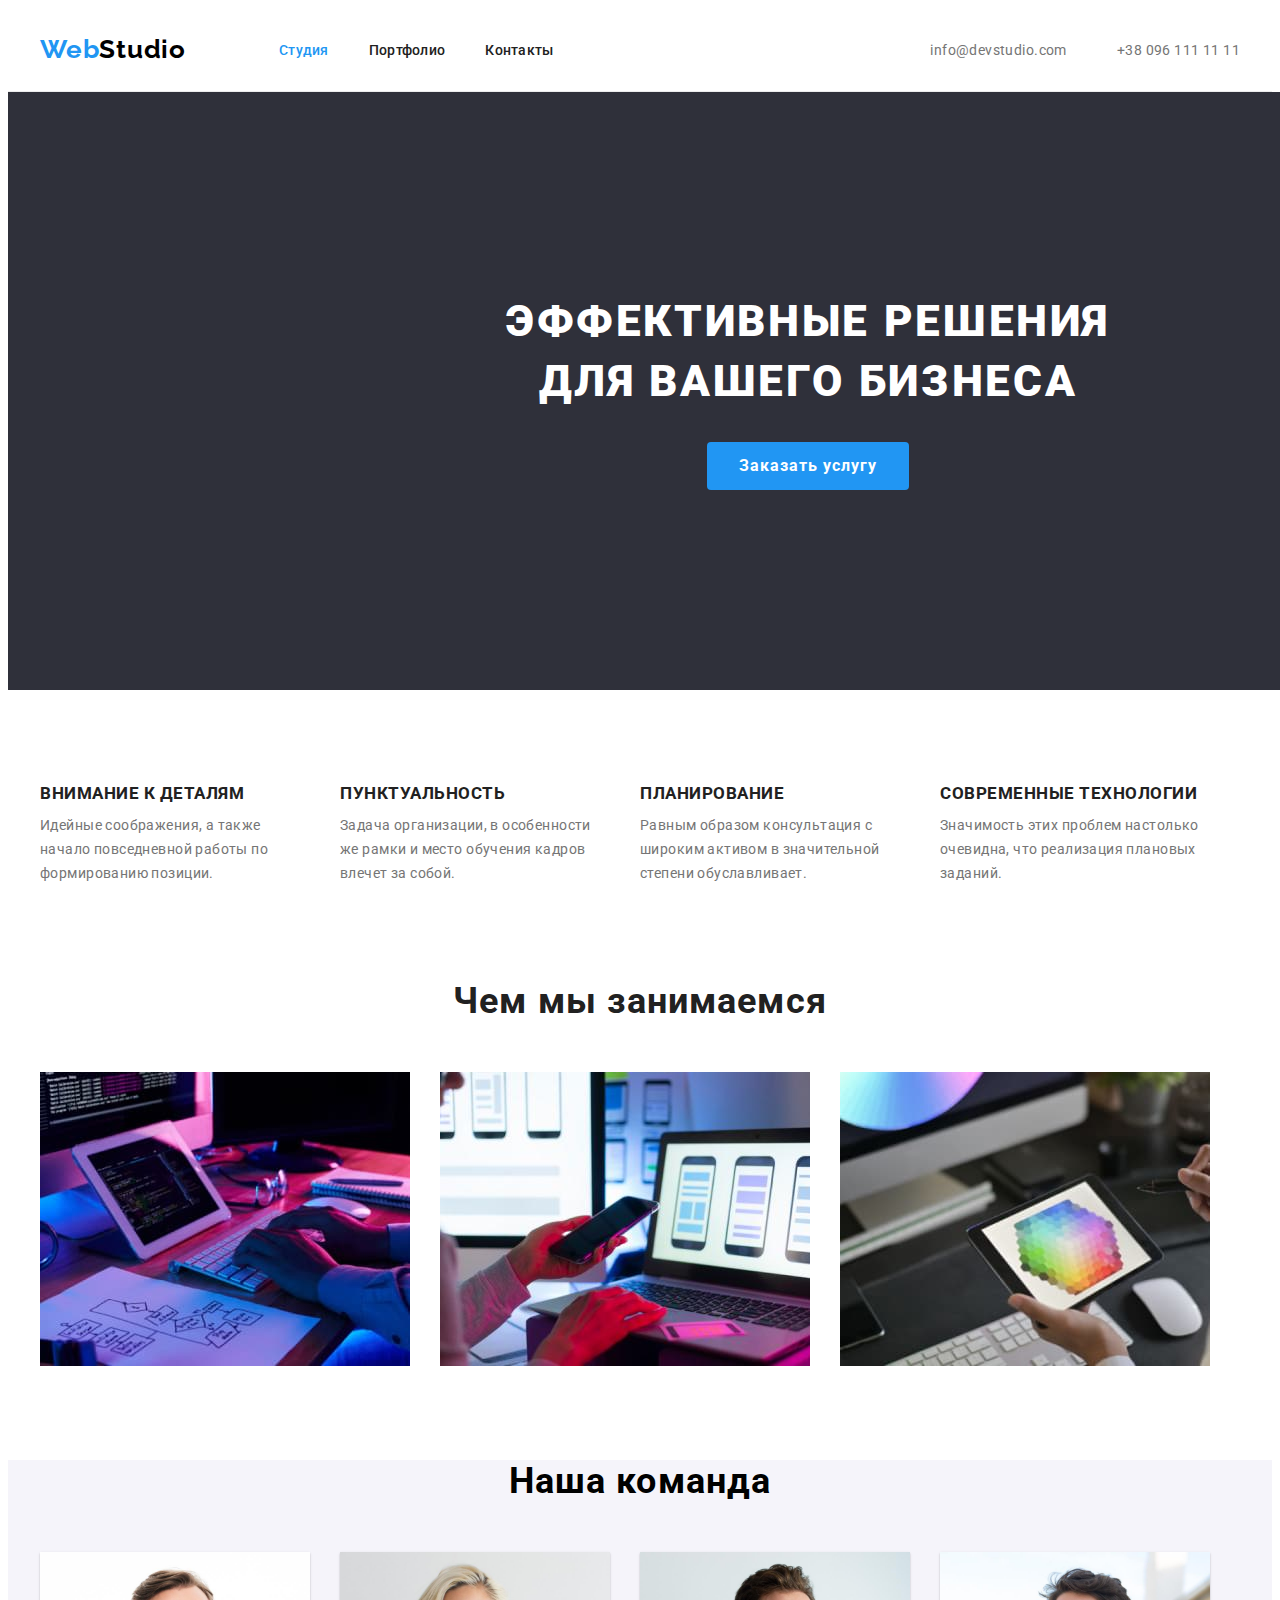
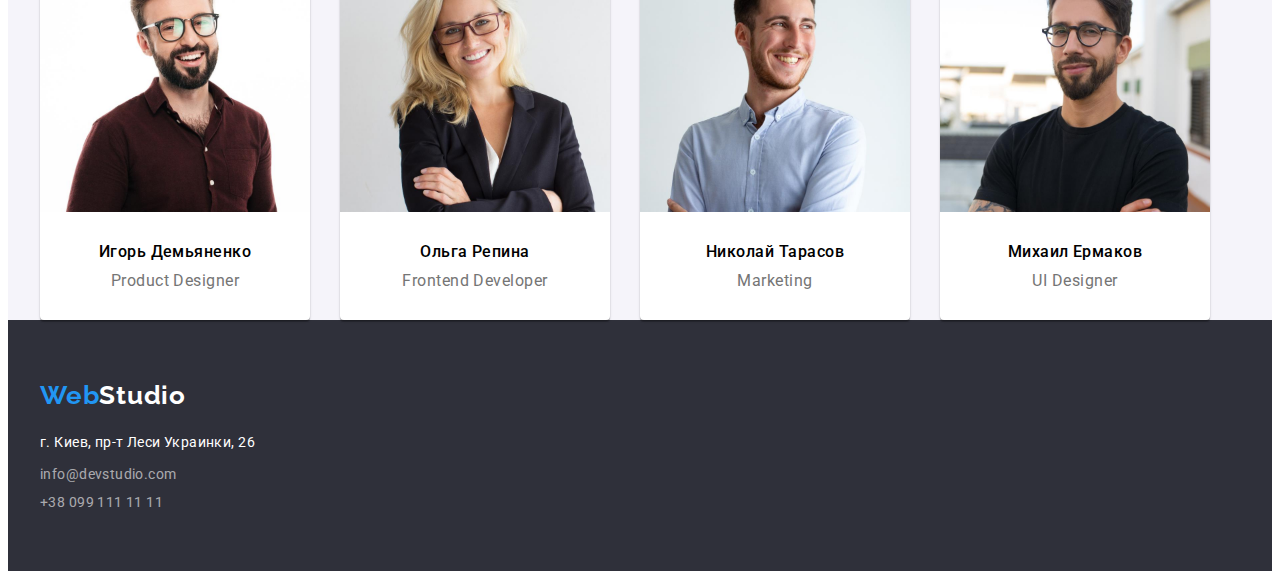
==== commit 2c6c08b3: "upd_v2" ====
--- a/index.html
+++ b/index.html
@@ -59,16 +59,16 @@
 
     <main>
       <!--Герой-->
-      <section>
-        <div class="hero hero-container">                         
+      <section class="hero hero-container">
+        <div>                         
           <h1 class="banner">Эффективные решения для вашего бизнеса</h1>
           <button class="order" type="button">Заказать услугу</button>     
          </div>
       </section>      
 
       <!--Особенности-->
-       <section>
-        <div class="container skills-container">       
+       <section class="skills-section">
+        <div class="container">       
           <h2 class="visually-hidden ">Особенности</h2>
           <ul class="skills-list">
             <li class="skills-item">
@@ -104,7 +104,7 @@
       </section>
 
       <!--Наша работа-->
-      <section>
+      <section class="work-section">
         <div class="container">
           <h2 class="work-header">Чем мы занимаемся</h2>
           <ul class="work-list">
@@ -161,12 +161,11 @@
     </main>
     
     <footer class="footer">
-      <div class="container">
-        <div class="footer-logo-container">
-          <a class="footer-logo" href="./index.html">
+      <div class="container">       
+          <p class="logo-padding">
+            <a class="footer-logo" href="./index.html">
             Web<span class="footer-logo2">Studio</span></a
-          >
-        </div>
+          ></p>       
         <address class="adress">
           <p class="footer-adress">
             г. Киев, пр-т Леси Украинки, 26
--- a/css/styles.css
+++ b/css/styles.css
@@ -85,8 +85,8 @@
 
 .header {
   background-color: var(--third-text-color);
-  padding-top: 24px;
-  padding-bottom: 25px;
+  border-bottom: 1px solid;
+  color: #ececec;
 }
 
 .header-container {
@@ -96,6 +96,8 @@
 
 .menu-list {
   display: flex;
+  padding-top: 32px;
+  padding-bottom: 32px;
 }
 
 .menu-item:not(:last-child) {
@@ -127,6 +129,8 @@
   display: flex;
   margin-left: auto;
   align-items: center;
+  padding-top: 32px;
+  padding-bottom: 32px;
 }
 
 .menu-list .current {
@@ -219,7 +223,7 @@
   padding-left: 32px;
   background-color: var(--fist-text-color);
   color: var(--third-text-color);
-  font-weight: 400;
+  font-weight: 700;
   font-size: 16px;
   line-height: 1.8;
   letter-spacing: 0.06em;
@@ -228,13 +232,9 @@
 
 /*Особенности*/
 
-.skills-container {
-  display: flex;
-  flex-wrap: wrap;
-  margin-top: 94px;
-  margin-right: auto;
-  margin-bottom: 94px;
-  margin-left: auto;
+.skills-section {
+  padding-top: 94px;
+  padding-bottom: 94px;
 }
 
 .skills-list {
@@ -268,6 +268,10 @@
 }
 
 /*Наша работа*/
+
+.work-section {
+  padding-bottom: 94px;
+}
 
 .work-header {
   color: var(--second-text-color);
@@ -296,12 +300,9 @@
 
 .team-container {
   background-color: var(--team-background-color);
-  margin-top: 94px;
-  padding-bottom: 94px;
 }
 
 .team-header {
-  padding-top: 94px;
   margin-bottom: 50px;
   text-align: center;
   font-weight: 700;
@@ -317,6 +318,7 @@
 .team-item {
   flex-basis: calc(100% / 4 - 30px);
   margin-right: 30px;
+  background-color: var(--third-text-color);
   border-radius: 0px 0px 4px 4px;
   box-shadow: 0px 1px 3px rgba(0, 0, 0, 0.12), 0px 1px 1px rgba(0, 0, 0, 0.14),
     0px 2px 1px rgba(0, 0, 0, 0.2);
@@ -343,8 +345,21 @@
   color: var(--general-text-color);
 }
 
-/* portfolio */
+/* Портфолио фильтр*/
+
+.filter {
+  display: flex;
+  margin: auto;
+  justify-content: center;
+  padding-top: 94px;
+  padding-bottom: 50px;
+}
+.filter .item + .item {
+  margin-left: 8px;
+}
+
 .active-button {
+  padding: 6px 22px;
   background-color: var(--fist-text-color);
   color: var(--third-text-color);
   font-weight: 500;
@@ -354,6 +369,7 @@
 }
 
 .order2 {
+  padding: 6px 22px;
   font-weight: 500;
   font-size: 16px;
   line-height: 1.63;
@@ -366,36 +382,64 @@
   background-color: var(--fist-text-color);
 }
 
+/*Портфолио*/
+
+.portfolio-list {
+  display: flex;
+  flex-wrap: wrap;
+  margin-left: -30px;
+  margin-bottom: -30px;
+}
+
+.portfolio-item {
+  width: 370px;
+  margin-left: 30px;
+  margin-bottom: 30px;
+
+  background-color: var(--third-text-color);
+  border: 1px solid #eeeeee;
+  box-sizing: border-box;
+}
+
+/*елементи списка портфолио*/
+
+.port-text-group {
+  padding-top: 20px;
+  padding-bottom: 20px;
+  padding-left: 24px;
+  text-align: left;
+}
+
 .project-title {
+  color: var(--second-text-color);
   font-weight: 700;
   font-size: 18px;
   line-height: 2;
   letter-spacing: 0.06em;
-  color: var(--second-text-color);
 }
 
 .project-text {
+  color: var(--general-text-color);
   font-weight: 400;
   font-size: 16px;
   line-height: 1.87;
   letter-spacing: 0.03em;
-  color: var(--general-text-color);
 }
 
 /*Футер*/
 
 .footer {
-  padding-top: 83px;
-  padding-bottom: 37px;
+  padding-top: 60px;
+  padding-bottom: 60px;
   background-color: var(--first-background-color);
 }
 
-.footer-logo-container {
+.logo-padding {
   margin-bottom: 20px;
 }
 
 .footer-logo {
-  margin-right: 93px;
+  padding-bottom: 20px;
   font-family: Raleway;
   font-weight: 700;
   font-size: 26px;
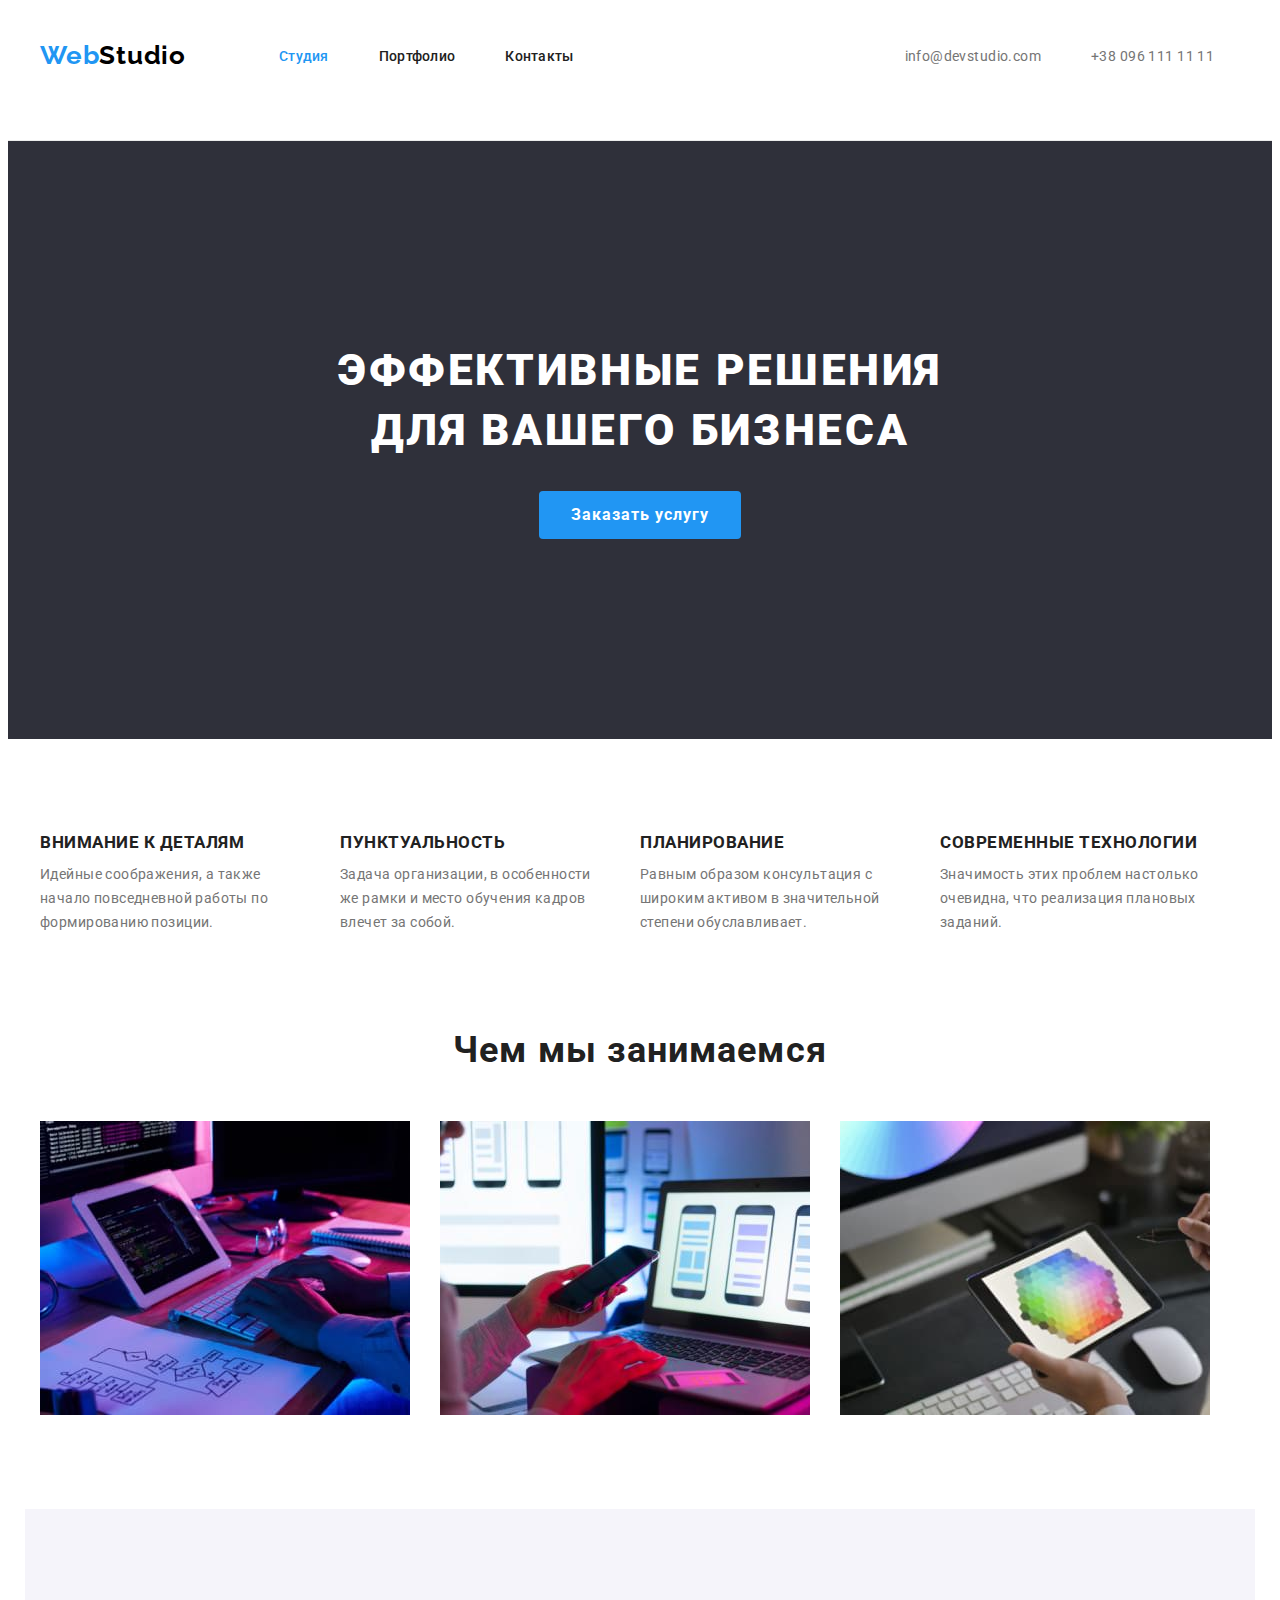
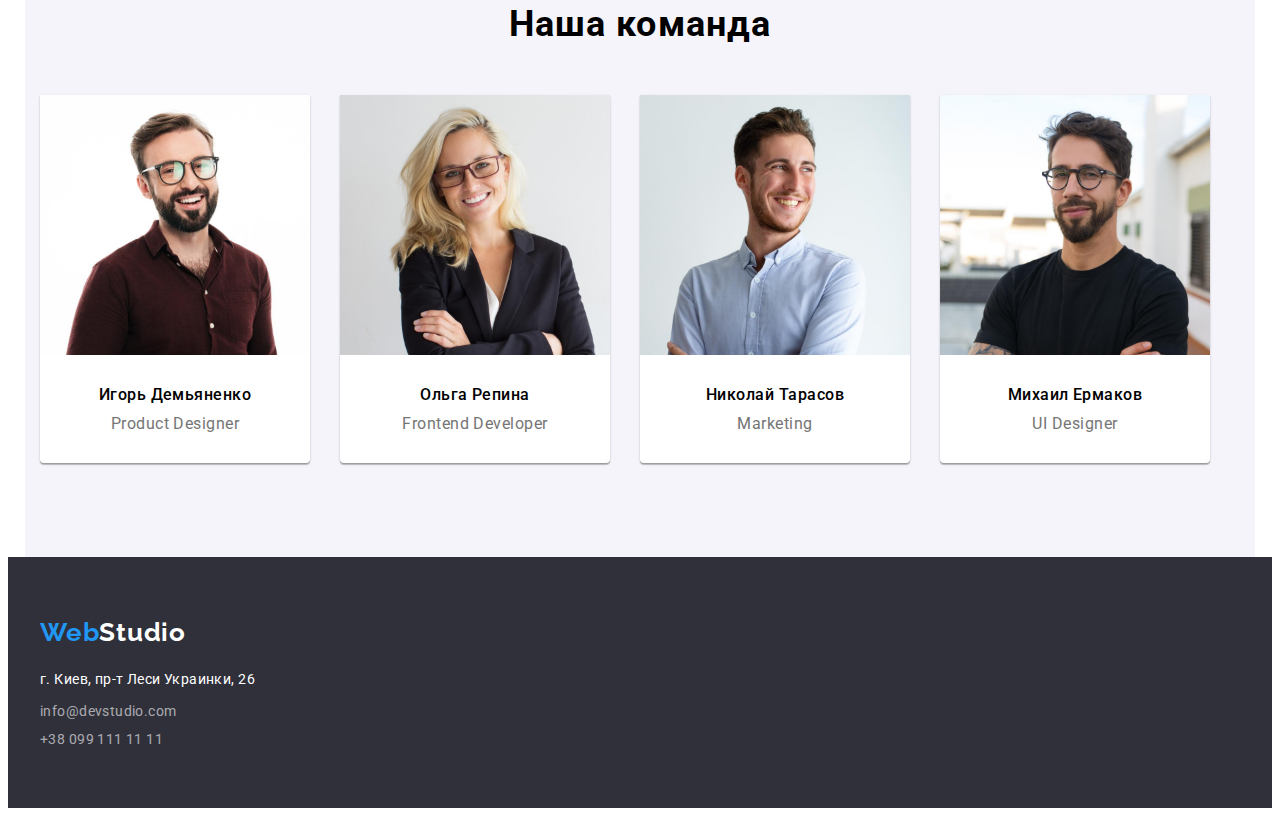
==== commit 2d1dc432: "Не впевнений що коректно додав класс активної кнопки на листі портфоліо" ====
--- a/index.html
+++ b/index.html
@@ -31,12 +31,12 @@
 
           <ul class="list menu-list">
             <li class="menu-item">
-              <a class="menu-link link current" href="./index.html">Студия</a>
+              <a class="menu-link link link-current" href="./index.html">Студия</a>
             </li>
             <li class="menu-item">
               <a class="menu-link link" href="./portfolio.html">Портфолио</a>
             </li>
-            <li class="menu-item">
+            <li class="menu-item lust-item">
               <a class="menu-link link" href="#">Контакты</a>
             </li>
           </ul>
@@ -59,8 +59,8 @@
 
     <main>
       <!--Герой-->
-      <section class="hero hero-container">
-        <div>                         
+      <section>
+        <div class="hero hero-container">                         
           <h1 class="banner">Эффективные решения для вашего бизнеса</h1>
           <button class="order" type="button">Заказать услугу</button>     
          </div>
@@ -122,8 +122,8 @@
       </section>
 
       <!--Наша команда-->
-      <section class="team-container">
-        <div class="container">
+      <section>
+        <div class="container team-container">
           <h2 class="team-header">Наша команда</h2>
           <ul class="team-list">
             <li class="team-item">
@@ -161,11 +161,10 @@
     </main>
     
     <footer class="footer">
-      <div class="container">       
-          <p class="logo-padding">
+      <div class="container">    
             <a class="footer-logo" href="./index.html">
             Web<span class="footer-logo2">Studio</span></a
-          ></p>       
+          >     
         <address class="adress">
           <p class="footer-adress">
             г. Киев, пр-т Леси Украинки, 26
--- a/css/styles.css
+++ b/css/styles.css
@@ -84,6 +84,8 @@
 /*Шапка*/
 
 .header {
+  padding-top: 32px;
+  min-height: 100px;
   background-color: var(--third-text-color);
   border-bottom: 1px solid;
   color: #ececec;
@@ -94,17 +96,11 @@
   align-items: center;
 }
 
-.menu-list {
-  display: flex;
-  padding-top: 32px;
-  padding-bottom: 32px;
-}
-
-.menu-item:not(:last-child) {
-  margin-right: 40px;
-}
-
-/*Логотип*/
+.header-nav {
+  display: flex;
+  align-items: center;
+}
+
 .header-logo {
   margin-right: 93px;
   font-family: Raleway;
@@ -119,29 +115,19 @@
   color: var(--fifth-color);
 }
 
-/*nav*/
-.header-nav {
-  display: flex;
-  align-items: center;
-}
-
-.header-connect {
-  display: flex;
-  margin-left: auto;
-  align-items: center;
+/*Меню*/
+
+.menu-list {
+  display: flex;
+}
+
+.menu-item:not(:last-child) {
+  margin-right: 50px;
+}
+
+.menu-link {
   padding-top: 32px;
   padding-bottom: 32px;
-}
-
-.menu-list .current {
-  color: var(--fist-text-color);
-  font-weight: 500;
-  font-size: 14px;
-  line-height: 1.14;
-  letter-spacing: 0.02em;
-}
-
-.menu-link {
   font-weight: 500;
   font-size: 14px;
   line-height: 1.14;
@@ -154,7 +140,30 @@
   color: var(--fist-text-color);
 }
 
+.link-current {
+  font-weight: 500;
+  font-size: 14px;
+  line-height: 1.14;
+  letter-spacing: 0.02em;
+  color: var(--fist-text-color);
+}
+
+.lust-item {
+  margin-right: 331px;
+}
+
+.header-connect {
+  display: flex;
+  align-items: center;
+}
+
+.connect-item:not(:last-child) {
+  margin-right: 50px;
+}
+
 .header-mail {
+  padding-top: 32px;
+  padding-bottom: 32px;
   font-weight: 400;
   font-size: 14px;
   line-height: 1.71px;
@@ -167,6 +176,8 @@
 }
 
 .header-tel {
+  padding-top: 32px;
+  padding-bottom: 32px;
   font-weight: 400;
   font-size: 14px;
   line-height: 1.71px;
@@ -176,10 +187,6 @@
 .header-tel:hover,
 .header-tel:focus {
   color: var(--fist-text-color);
-}
-
-.connect-item:not(:last-child) {
-  margin-right: 50px;
 }
 
 /*герой*/
@@ -191,7 +198,6 @@
 }
 
 .hero-container {
-  width: 1600px;
   padding-left: 0;
   padding-right: 0;
   margin-top: 0;
@@ -299,6 +305,8 @@
 /*Наша команда*/
 
 .team-container {
+  padding-top: 94px;
+  padding-bottom: 94px;
   background-color: var(--team-background-color);
 }
 
@@ -346,14 +354,18 @@
 }
 
 /* Портфолио фильтр*/
+.section {
+  padding-top: 94px;
+  padding-bottom: 94px;
+}
 
 .filter {
   display: flex;
   margin: auto;
   justify-content: center;
-  padding-top: 94px;
-  padding-bottom: 50px;
-}
+  margin-bottom: 34px;
+}
+
 .filter .item + .item {
   margin-left: 8px;
 }
@@ -387,17 +399,16 @@
 .portfolio-list {
   display: flex;
   flex-wrap: wrap;
+  margin-top: -30px;
   margin-left: -30px;
-  margin-bottom: -30px;
 }
 
 .portfolio-item {
   width: 370px;
+  margin-top: 30px;
   margin-left: 30px;
-  margin-bottom: 30px;
-
   background-color: var(--third-text-color);
-  border: 1px solid #eeeeee;
+
   box-sizing: border-box;
 }
 
@@ -405,9 +416,11 @@
 
 .port-text-group {
   padding-top: 20px;
+  padding-right: 15px;
   padding-bottom: 20px;
-  padding-left: 24px;
+  padding-left: 33px;
   text-align: left;
+  border: 1px solid #eeeeee;
 }
 
 .project-title {
@@ -434,12 +447,9 @@
   background-color: var(--first-background-color);
 }
 
-.logo-padding {
+.footer-logo {
+  display: block;
   margin-bottom: 20px;
-}
-
-.footer-logo {
-  padding-bottom: 20px;
   font-family: Raleway;
   font-weight: 700;
   font-size: 26px;
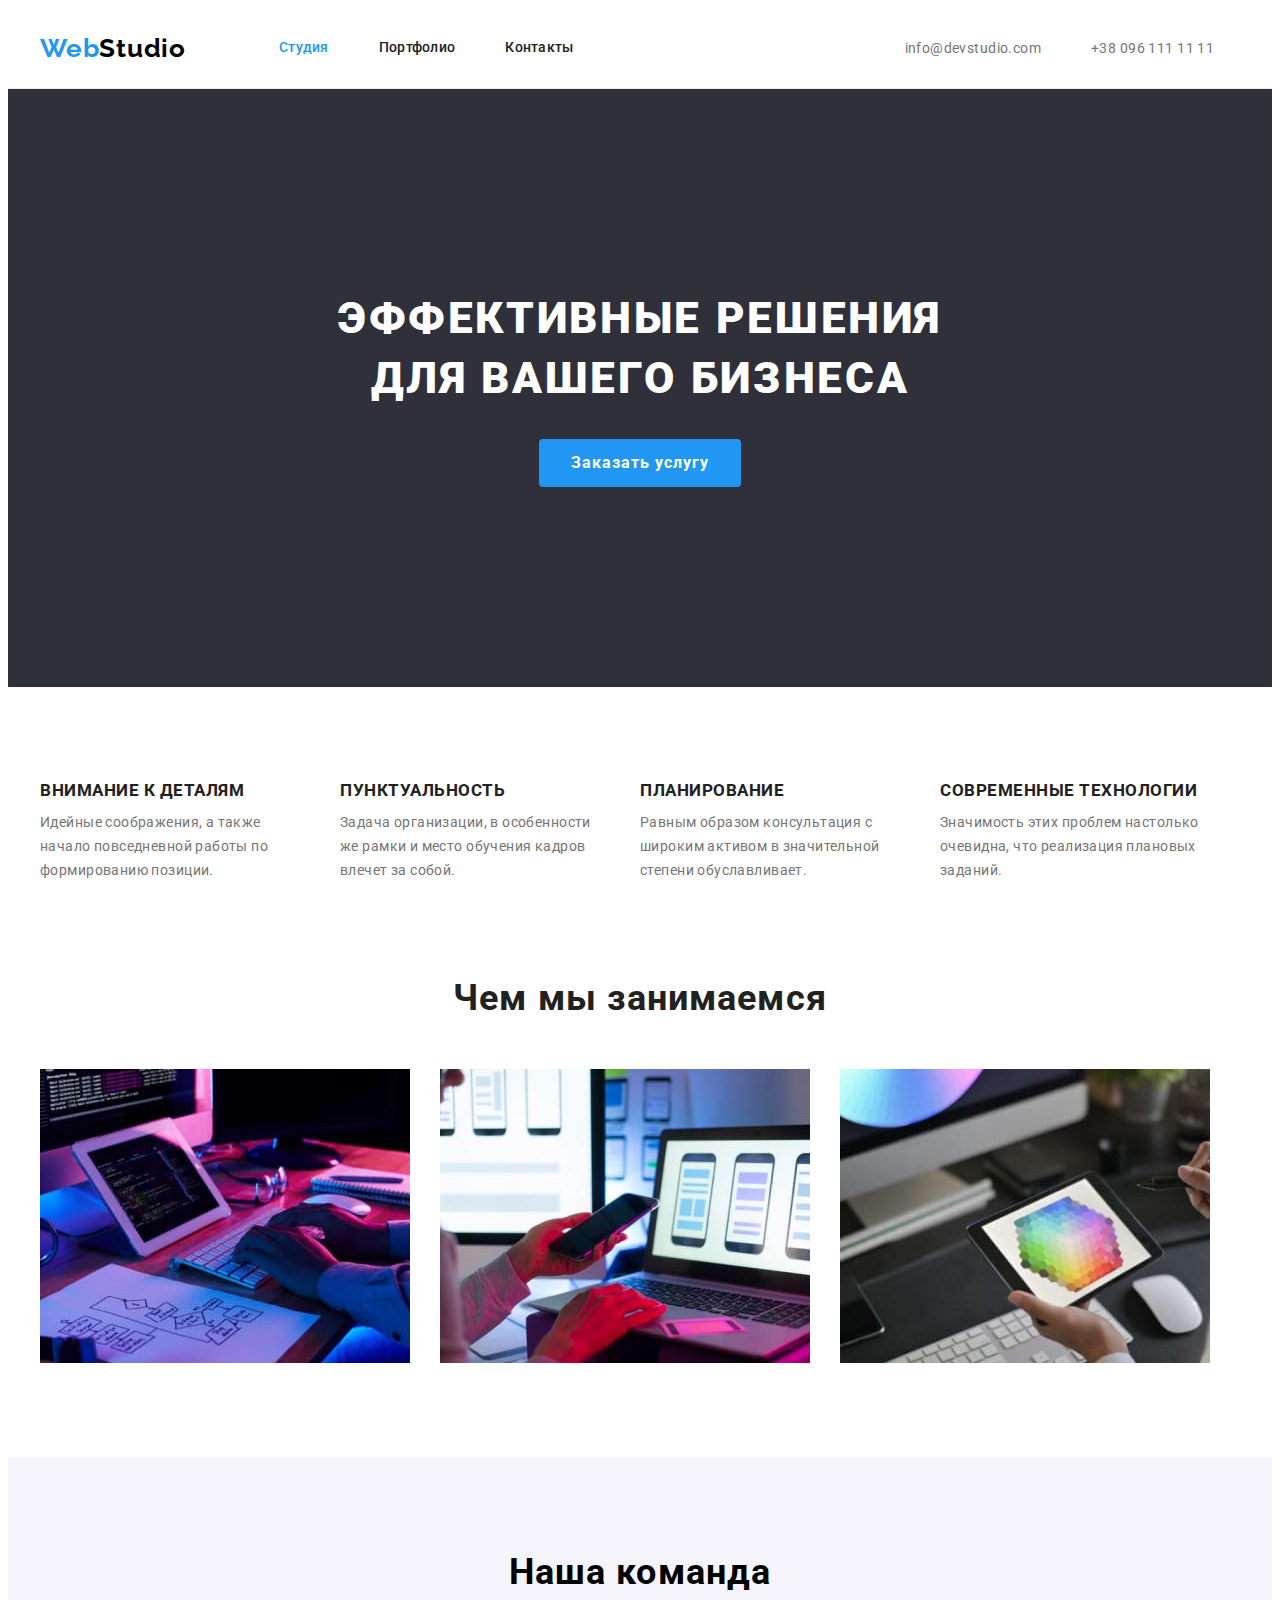
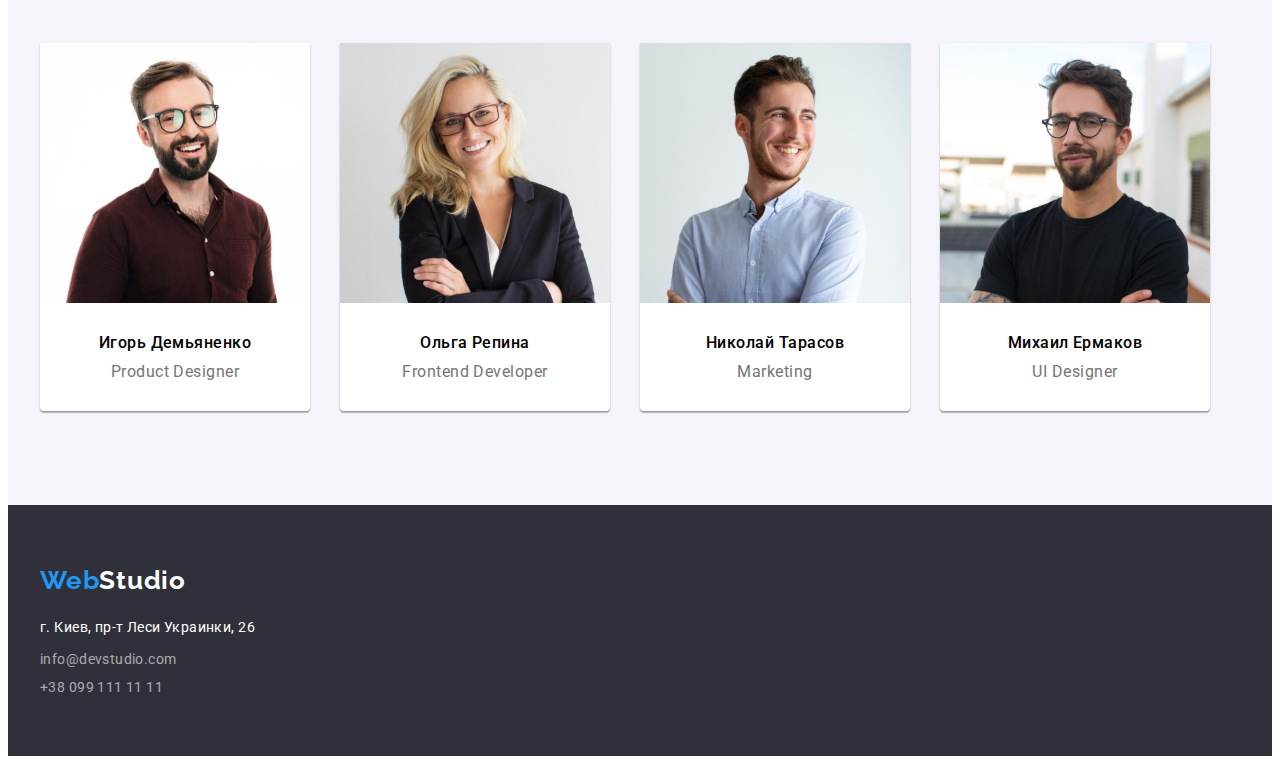
==== commit 996ff261: "Відкориговано" ====
--- a/index.html
+++ b/index.html
@@ -59,8 +59,8 @@
 
     <main>
       <!--Герой-->
-      <section>
-        <div class="hero hero-container">                         
+      <section class="hero-container">
+        <div class="hero">                         
           <h1 class="banner">Эффективные решения для вашего бизнеса</h1>
           <button class="order" type="button">Заказать услугу</button>     
          </div>
@@ -122,8 +122,8 @@
       </section>
 
       <!--Наша команда-->
-      <section>
-        <div class="container team-container">
+      <section class="team-container">
+        <div class="container">
           <h2 class="team-header">Наша команда</h2>
           <ul class="team-list">
             <li class="team-item">
--- a/css/styles.css
+++ b/css/styles.css
@@ -84,8 +84,6 @@
 /*Шапка*/
 
 .header {
-  padding-top: 32px;
-  min-height: 100px;
   background-color: var(--third-text-color);
   border-bottom: 1px solid;
   color: #ececec;
@@ -99,10 +97,14 @@
 .header-nav {
   display: flex;
   align-items: center;
+  margin-right: 331px;
 }
 
 .header-logo {
+  display: block;
   margin-right: 93px;
+  padding-top: 24px;
+  padding-bottom: 24px;
   font-family: Raleway;
   font-weight: 700;
   font-size: 26px;
@@ -126,6 +128,7 @@
 }
 
 .menu-link {
+  display: block;
   padding-top: 32px;
   padding-bottom: 32px;
   font-weight: 500;
@@ -141,15 +144,12 @@
 }
 
 .link-current {
+  display: block;
   font-weight: 500;
   font-size: 14px;
   line-height: 1.14;
   letter-spacing: 0.02em;
   color: var(--fist-text-color);
-}
-
-.lust-item {
-  margin-right: 331px;
 }
 
 .header-connect {
@@ -325,11 +325,15 @@
 
 .team-item {
   flex-basis: calc(100% / 4 - 30px);
-  margin-right: 30px;
+
   background-color: var(--third-text-color);
   border-radius: 0px 0px 4px 4px;
   box-shadow: 0px 1px 3px rgba(0, 0, 0, 0.12), 0px 1px 1px rgba(0, 0, 0, 0.14),
     0px 2px 1px rgba(0, 0, 0, 0.2);
+}
+
+.team-item:not(:last-child) {
+  margin-right: 30px;
 }
 
 .team-text-group {
@@ -363,7 +367,7 @@
   display: flex;
   margin: auto;
   justify-content: center;
-  margin-bottom: 34px;
+  margin-bottom: 50px;
 }
 
 .filter .item + .item {
@@ -389,7 +393,8 @@
   color: var(--second-text-color);
 }
 
-.order2:hover {
+.order2:hover,
+.order2:focus {
   color: var(--third-text-color);
   background-color: var(--fist-text-color);
 }
@@ -416,9 +421,9 @@
 
 .port-text-group {
   padding-top: 20px;
-  padding-right: 15px;
+  padding-right: 24px;
   padding-bottom: 20px;
-  padding-left: 33px;
+  padding-left: 24px;
   text-align: left;
   border: 1px solid #eeeeee;
 }
